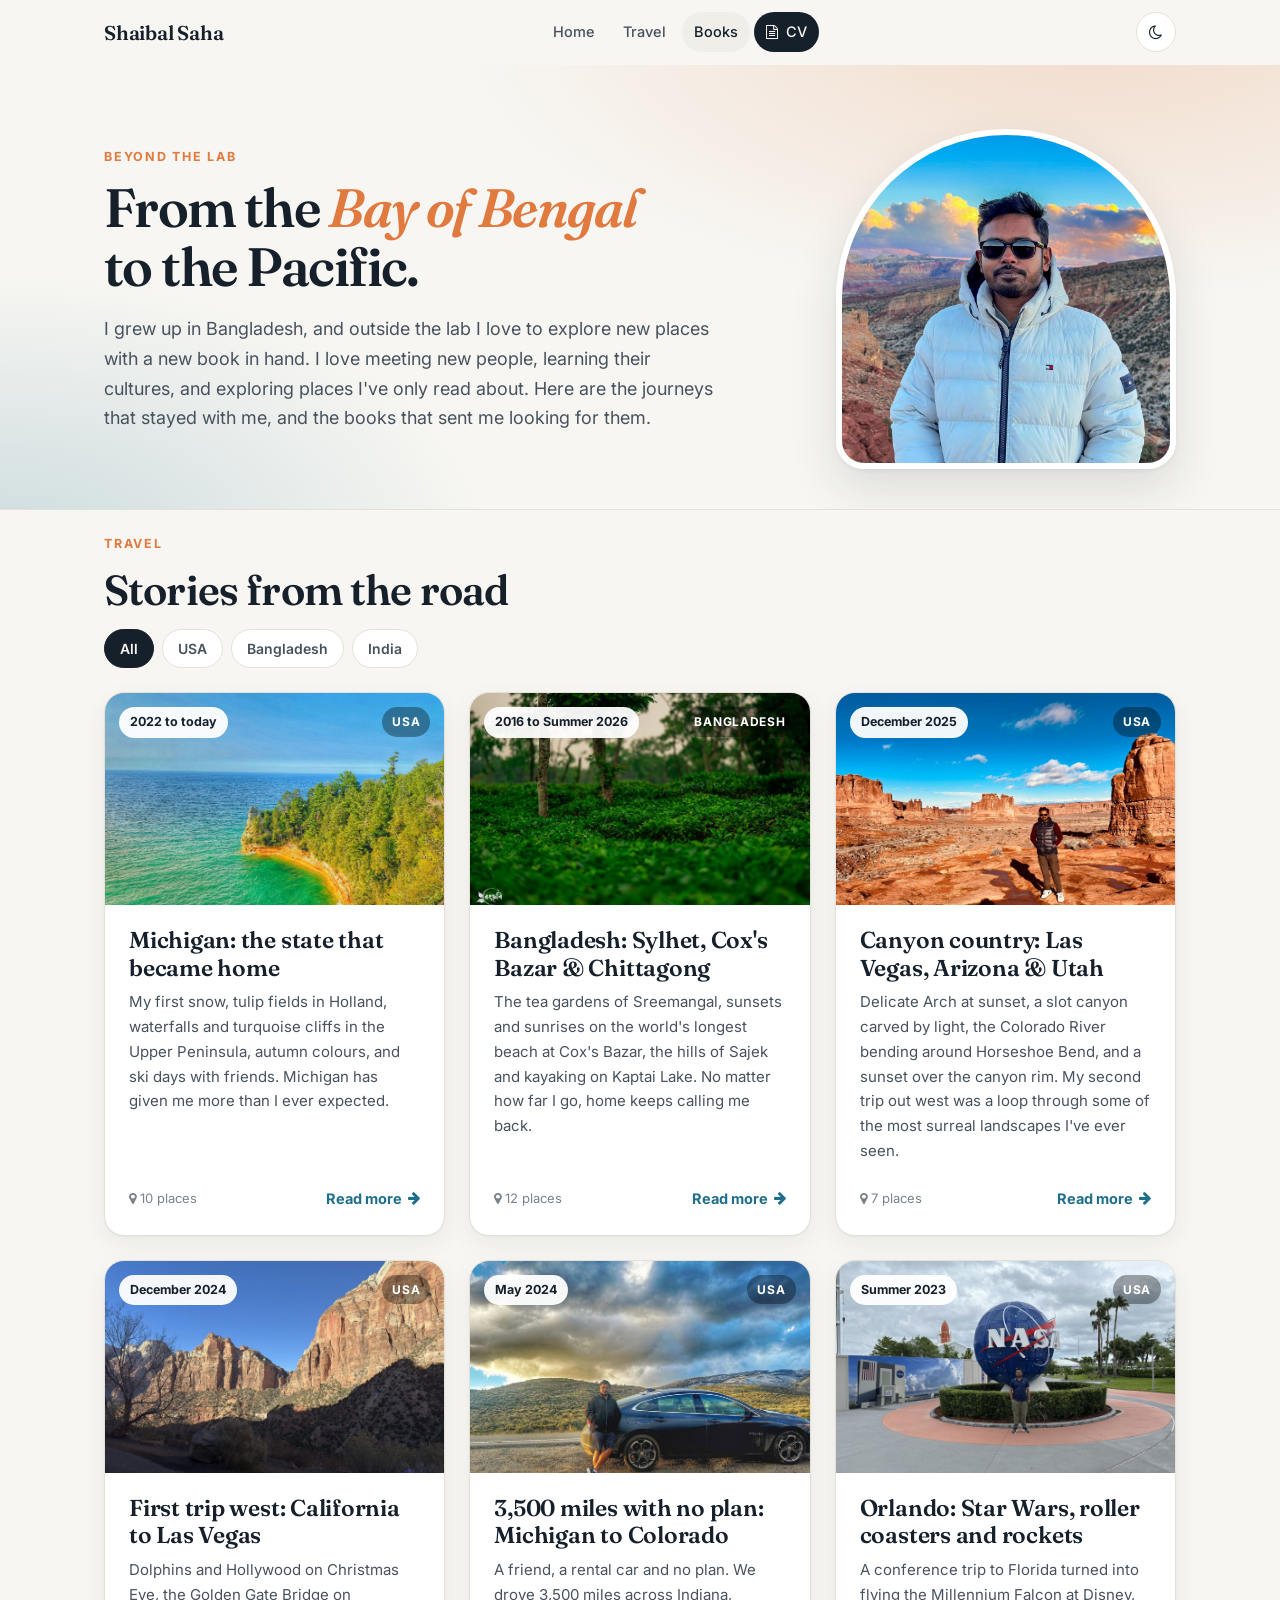
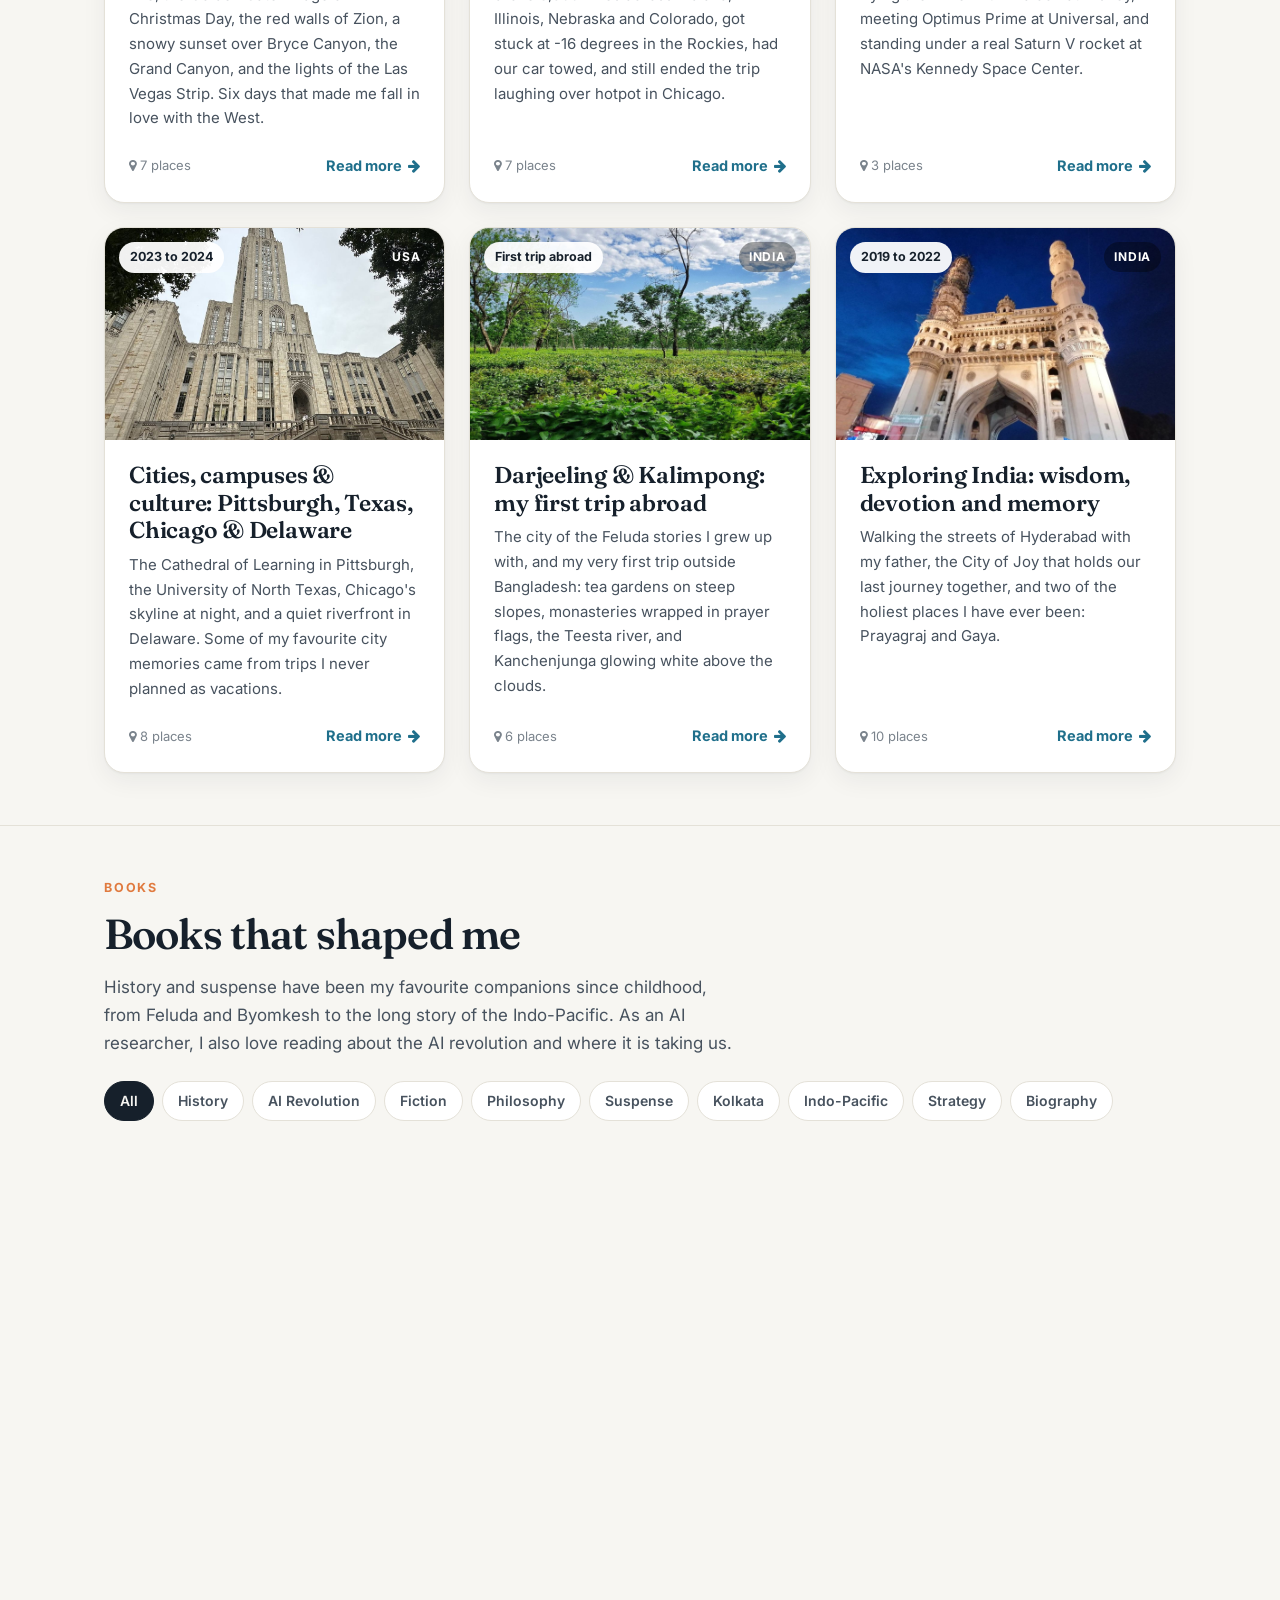
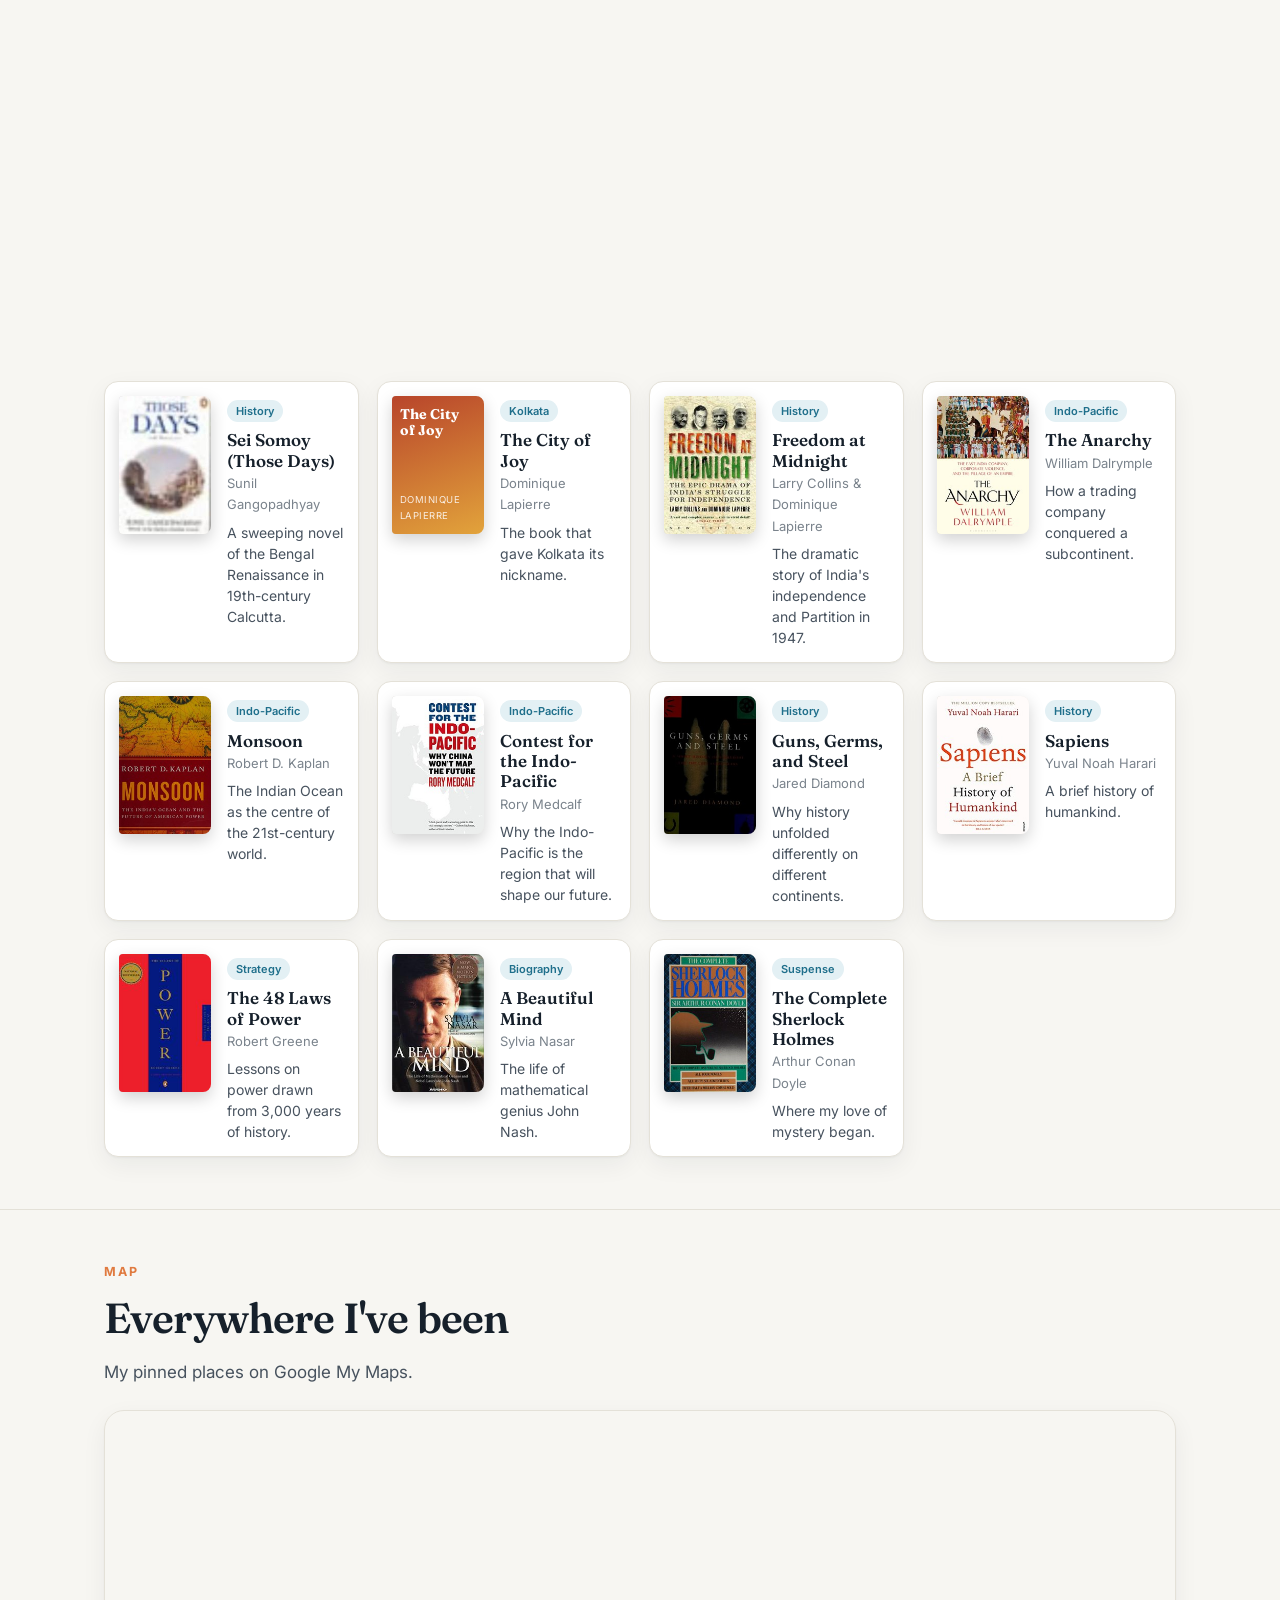
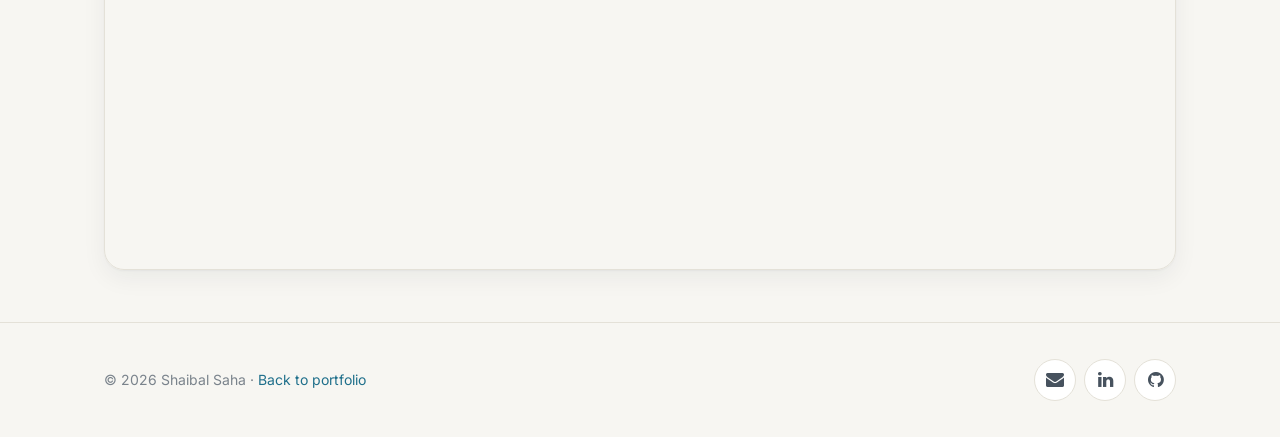
==== beyond-the-lab.html @ 6483da06 "Redesign portfolio and add Beyond the Lab page with travel stories and bookshelf" ====
<!DOCTYPE html>
<html lang="en">
<head>
  <meta charset="utf-8">
  <meta name="viewport" content="width=device-width, initial-scale=1">
  <title>Beyond the Lab | Shaibal Saha</title>
  <meta name="description" content="Stories and photos from Shaibal Saha's travels across the United States, India and Bangladesh.">
  <link rel="icon" href="favicon.ico" type="image/x-icon">
  <link rel="preconnect" href="https://fonts.googleapis.com">
  <link rel="preconnect" href="https://fonts.gstatic.com" crossorigin>
  <link href="https://fonts.googleapis.com/css2?family=Fraunces:ital,opsz,wght@0,9..144,500;0,9..144,600;1,9..144,500&family=Inter:wght@400;500;600;700&display=swap" rel="stylesheet">
  <link rel="stylesheet" href="libs/font-awesome/css/font-awesome.min.css">
  <link rel="stylesheet" href="css/site.css?v=20261118o">
</head>
<body>

<nav class="nav">
  <div class="wrap">
    <a class="brand" href="index.html">Shaibal Saha</a>
    <ul class="nav-links">
      <li><a href="index.html">Home</a></li>
      <li><a href="#trips">Travel</a></li>
      <li><a href="#bookshelf">Books</a></li>
      <li><a class="pill" href="images/Shaibal_Saha_CV.pdf" target="_blank" rel="noopener"><i class="fa fa-file-text-o"></i>&nbsp; CV</a></li>
    </ul>
    <div class="nav-right">
      <button class="theme-toggle" type="button" aria-label="Toggle dark mode"><i class="fa fa-moon-o"></i></button>
      <button class="nav-toggle" type="button" aria-label="Open menu" aria-expanded="false"><i class="fa fa-bars"></i></button>
    </div>
  </div>
</nav>

<!-- ============ JOURNAL (list view) ============ -->
<main class="journal">
  <section class="t-hero">
    <div class="wrap t-hero-grid">
      <div>
        <span class="eyebrow">Beyond the lab</span>
        <h1 class="t-title"><span>From the <em>Bay of Bengal</em></span> <span>to the Pacific.</span></h1>
        <p>I grew up in Bangladesh, and outside the lab I love to explore new places with a new book in hand. I love meeting new people, learning their cultures, and exploring places I've only read about. Here are the journeys that stayed with me, and the books that sent me looking for them.</p>
      </div>
      <figure class="t-hero-photo"><img src="images/travel/me-canyon-sunset.jpg" alt="Shaibal at sunset in Utah's canyon country"></figure>
    </div>
  </section>

  <section id="trips" style="padding-top:24px">
    <div class="wrap">
      <span class="eyebrow">Travel</span>
      <h2 class="section-title">Stories from the road</h2>
      <div class="filters" role="group" aria-label="Filter trips" id="trip-filters"></div>
      <div class="trip-grid" id="trip-grid"></div>
    </div>
  </section>

  <section id="bookshelf">
    <div class="wrap">
      <span class="eyebrow">Books</span>
      <h2 class="section-title">Books that shaped me</h2>
      <p class="section-lede">History and suspense have been my favourite companions since childhood, from Feluda and Byomkesh to the long story of the Indo-Pacific. As an AI researcher, I also love reading about the AI revolution and where it is taking us.</p>
      <div class="filters" role="group" aria-label="Filter books" id="book-filters"></div>
      <div class="shelf" id="shelf"></div>
    </div>
  </section>

  <section id="map">
    <div class="wrap">
      <span class="eyebrow">Map</span>
      <h2 class="section-title">Everywhere I've been</h2>
      <p class="section-lede">My pinned places on Google My Maps.</p>
      <div class="map-embed">
        <iframe src="https://www.google.com/maps/d/embed?mid=1Orq0iP1g1wAKTOh-sKnb68uCDlxqzAQ&ehbc=2E312F" title="Map of places Shaibal has visited" loading="lazy"></iframe>
      </div>
    </div>
  </section>
</main>

<!-- ============ STORY (read-more view) ============ -->
<article class="story" id="story" aria-live="polite"></article>

<footer>
  <div class="wrap">
    <span>&copy; <span id="year">2026</span> Shaibal Saha · <a href="index.html">Back to portfolio</a></span>
    <div class="socials">
      <a href="mailto:shaibalsaha@oakland.edu" aria-label="Email"><i class="fa fa-envelope"></i></a>
      <a href="https://www.linkedin.com/in/shaibal-saha/" target="_blank" rel="noopener" aria-label="LinkedIn"><i class="fa fa-linkedin"></i></a>
      <a href="https://github.com/shaibal13" target="_blank" rel="noopener" aria-label="GitHub"><i class="fa fa-github"></i></a>
    </div>
  </div>
</footer>

<script src="js/site.js?v=20261118o"></script>
<script src="js/travel-data.js?v=20261118o"></script>
<script src="js/books-data.js?v=20261118o"></script>
<script>
(function () {
  var trips = window.TRIPS || [];
  var grid = document.getElementById('trip-grid');
  var story = document.getElementById('story');
  var filterBox = document.getElementById('trip-filters');

  function esc(s) {
    return String(s).replace(/[&<>"']/g, function (c) {
      return { '&': '&amp;', '<': '&lt;', '>': '&gt;', '"': '&quot;', "'": '&#39;' }[c];
    });
  }
  function mapsLink(name) {
    return 'https://www.google.com/maps/search/?api=1&query=' + encodeURIComponent(name);
  }
  // Real photo if given, otherwise a coloured placeholder labelled with the place.
  function media(trip, photo, label) {
    if (photo && photo.src) {
      return '<img src="' + esc(photo.src) + '" alt="' + esc(photo.caption || label) + '" loading="lazy">';
    }
    return '<div class="ph" style="--g1:' + trip.colors[0] + ';--g2:' + trip.colors[1] + '"><div>' +
      '<i class="fa fa-camera"></i><b>' + esc(label) + '</b><small>Photo coming soon</small></div></div>';
  }

  var countries = {};
  trips.forEach(function (t) { countries[t.region] = 1; });

  // ---- filters ----
  var regions = ['All'].concat(Object.keys(countries));
  filterBox.innerHTML = regions.map(function (r, i) {
    return '<button class="filter' + (i === 0 ? ' active' : '') + '" data-r="' + esc(r) + '">' + esc(r) + '</button>';
  }).join('');
  filterBox.addEventListener('click', function (e) {
    var b = e.target.closest('.filter');
    if (!b) return;
    filterBox.querySelectorAll('.filter').forEach(function (x) { x.classList.remove('active'); });
    b.classList.add('active');
    var r = b.dataset.r;
    grid.querySelectorAll('.trip').forEach(function (c) {
      c.style.display = (r === 'All' || c.dataset.region === r) ? '' : 'none';
    });
  });

  // ---- cards ----
  grid.innerHTML = trips.map(function (t) {
    return '<article class="trip reveal" data-region="' + esc(t.region) + '">' +
      '<a class="trip-cover" href="#' + t.id + '" aria-label="Read ' + esc(t.title) + '">' +
        media(t, t.photos[0], t.places[0].name) +
        '<span class="trip-when">' + esc(t.when) + '</span>' +
        '<span class="trip-region">' + esc(t.region) + '</span>' +
      '</a>' +
      '<div class="trip-body">' +
        '<h3>' + esc(t.title) + '</h3>' +
        '<p>' + esc(t.excerpt) + '</p>' +
        '<div class="trip-meta">' +
          '<small><i class="fa fa-map-marker"></i> ' + t.places.length + ' places</small>' +
          '<a class="read-more" href="#' + t.id + '">Read more <i class="fa fa-arrow-right"></i></a>' +
        '</div>' +
      '</div>' +
    '</article>';
  }).join('');
  if (window.observeReveal) window.observeReveal(grid);

  // ---- story view ----
  function renderStory(t) {
    var idx = trips.indexOf(t);
    var prev = trips[idx - 1], next = trips[idx + 1];

    // Build gallery: real photos after the cover, or one placeholder per place.
    var galleryItems = t.photos.length > 1
      ? t.photos.slice(1).map(function (p) { return { photo: p, label: p.caption || '' }; })
      : (t.photos.length ? [] : t.places.map(function (p) { return { photo: null, label: p.name }; }));
    function galleryHtml(items) {
      var cls = items.length === 1 ? ' one' : (items.length === 2 ? ' two' : '');
      return '<div class="gallery' + cls + '">' + items.map(function (g, i) {
        var wide = items.length > 2 && i === 0 && items.length % 3 !== 0;
        var cap = g.photo && g.photo.caption ? '<figcaption>' + esc(g.photo.caption) + '</figcaption>' : '';
        return '<figure class="' + (wide ? 'wide' : '') + (g.photo ? ' zoomable' : '') + '"' +
          (g.photo ? ' data-src="' + esc(g.photo.src) + '" data-cap="' + esc(g.photo.caption || '') + '"' : '') + '>' +
          media(t, g.photo, g.label) + cap + '</figure>';
      }).join('') + '</div>';
    }
    var hasInline = t.story.some(function (s) { return s && s.photos; });
    var gallery = (!hasInline && galleryItems.length) ? galleryHtml(galleryItems) : '';

    var paras = t.story.map(function (s) {
      if (typeof s === 'string') return '<p>' + esc(s) + '</p>';
      if (s.video) return '<figure class="story-video"><video controls playsinline preload="metadata"' +
        (s.poster ? ' poster="' + esc(s.poster) + '"' : '') + '><source src="' + esc(s.video) + '" type="video/mp4"></video>' +
        (s.caption ? '<figcaption>' + esc(s.caption) + '</figcaption>' : '') + '</figure>';
      if (s.photos) return galleryHtml(s.photos.map(function (p) { return { photo: p, label: p.caption || '' }; }));
      return '<h2>' + (s.sub ? '<small>' + esc(s.sub) + '</small>' : '') + esc(s.h) + '</h2>';
    });
    // Put the gallery after the first paragraph.
    if (gallery) paras.splice(1, 0, gallery);

    story.innerHTML =
      '<header class="story-hero">' +
        media(t, t.photos[0], 'Cover photo').replace(' loading="lazy"', '') +
        '<div class="story-back"><div class="wrap"><a href="#trips"><i class="fa fa-arrow-left"></i> All trips</a></div></div>' +
        '<div class="wrap"><span class="when">' + esc(t.when) + ' · ' + esc(t.region) + '</span><h1>' + esc(t.title) + '</h1></div>' +
      '</header>' +
      '<div class="wrap"><div class="story-layout">' +
        '<div class="story-text">' +
          (t.photos.length ? '' : '<div class="draft-note"><i class="fa fa-pencil"></i><span>Draft story with placeholder photos. Edit the text and add photos in <code>js/travel-data.js</code>.</span></div>') +
          paras.join('') +
          '<nav class="story-nav">' +
            (prev ? '<a href="#' + prev.id + '"><small>&larr; Newer trip</small><b>' + esc(prev.title) + '</b></a>' : '<span></span>') +
            (next ? '<a class="next" href="#' + next.id + '"><small>Older trip &rarr;</small><b>' + esc(next.title) + '</b></a>' : '') +
          '</nav>' +
        '</div>' +
        '<aside class="story-aside"><div class="card places">' +
          '<h3>Places on this trip</h3><ol>' +
          t.places.map(function (p) {
            return '<li><a href="' + mapsLink(p.name) + '" target="_blank" rel="noopener">' + esc(p.name) + '</a><span>' + esc(p.note || '') + '</span></li>';
          }).join('') +
          '</ol></div></aside>' +
      '</div></div>';
  }

  function route() {
    var id = location.hash.slice(1);
    var trip = trips.filter(function (t) { return t.id === id; })[0];
    if (trip) {
      renderStory(trip);
      document.body.classList.add('reading');
      document.title = trip.title + ' | Shaibal Saha';
      window.scrollTo(0, 0);
    } else {
      var wasReading = document.body.classList.contains('reading');
      document.body.classList.remove('reading');
      document.title = 'Beyond the Lab | Shaibal Saha';
      if (wasReading && id) {
        var target = document.getElementById(id);
        if (target) setTimeout(function () { target.scrollIntoView(); }, 0);
      }
    }
  }
  // ---- lightbox: click a story photo to see it large ----
  var box = document.createElement('div');
  box.className = 'lightbox';
  box.innerHTML = '<button type="button" aria-label="Close"><i class="fa fa-times"></i></button><img alt=""><p></p>';
  document.body.appendChild(box);
  function closeBox() { box.classList.remove('open'); }
  box.addEventListener('click', closeBox);
  document.addEventListener('keydown', function (e) { if (e.key === 'Escape') closeBox(); });
  story.addEventListener('click', function (e) {
    var fig = e.target.closest('figure.zoomable');
    if (!fig) return;
    box.querySelector('img').src = fig.dataset.src;
    box.querySelector('img').alt = fig.dataset.cap;
    box.querySelector('p').textContent = fig.dataset.cap;
    box.classList.add('open');
  });

  window.addEventListener('hashchange', route);
  route();
})();
</script>
<script>
(function () {
  var books = window.BOOKS || [];
  var shelf = document.getElementById('shelf'), filt = document.getElementById('book-filters');
  if (!shelf) return;
  function esc(s) { return String(s).replace(/[&<>"']/g, function (c) { return { '&': '&amp;', '<': '&lt;', '>': '&gt;', '"': '&quot;', "'": '&#39;' }[c]; }); }
  var genres = ['All'];
  books.forEach(function (b) { if (genres.indexOf(b.genre) < 0) genres.push(b.genre); });
  filt.innerHTML = genres.map(function (g, i) { return '<button class="filter' + (i ? '' : ' active') + '" data-g="' + esc(g) + '">' + esc(g) + '</button>'; }).join('');
  filt.addEventListener('click', function (e) {
    var b = e.target.closest('.filter'); if (!b) return;
    filt.querySelectorAll('.filter').forEach(function (x) { x.classList.remove('active'); }); b.classList.add('active');
    shelf.querySelectorAll('.shelf-book').forEach(function (el) { el.style.display = (b.dataset.g === 'All' || el.dataset.g === b.dataset.g) ? '' : 'none'; });
  });
  shelf.innerHTML = books.map(function (b) {
    var c = b.colors || ['#1f6f8b', '#e07a3f'];
    var cover = b.cover
      ? '<img src="' + esc(b.cover) + '" alt="Cover of ' + esc(b.title) + '" loading="lazy">'
      : '<div class="shelf-art" style="--b1:' + c[0] + ';--b2:' + c[1] + '"><b>' + esc(b.title) + '</b><span>' + esc(b.author) + '</span></div>';
    return '<article class="shelf-book reveal" data-g="' + esc(b.genre) + '"><div class="shelf-cover">' + cover + '</div>' +
      '<div class="shelf-meta"><span class="chip">' + esc(b.genre) + '</span><h3>' + esc(b.title) + '</h3><div class="by">' + esc(b.author) + '</div><p>' + esc(b.note) + '</p></div></article>';
  }).join('');
  if (window.observeReveal) window.observeReveal(shelf);
})();
</script>
</body>
</html>
---- css/site.css ----
/* ==========================================================
   Shaibal Saha — portfolio + travel journal
   Shared stylesheet for index.html and beyond-the-lab.html
   ========================================================== */

:root {
  --bg: #f7f6f2;
  --surface: #ffffff;
  --surface-2: #f0eee8;
  --ink: #16202b;
  --ink-2: #47525e;
  --ink-3: #7a838c;
  --line: #e4e1d8;
  --accent: #1f6f8b;        /* deep lake teal */
  --accent-2: #e07a3f;      /* canyon orange */
  --accent-soft: #e3f0f4;
  --warm-soft: #fbeee4;
  --radius: 16px;
  --radius-sm: 10px;
  --shadow: 0 1px 2px rgba(22, 32, 43, .04), 0 8px 24px rgba(22, 32, 43, .06);
  --shadow-lg: 0 2px 4px rgba(22, 32, 43, .05), 0 20px 48px rgba(22, 32, 43, .12);
  --max: 1120px;
  --font-sans: "Inter", system-ui, -apple-system, "Segoe UI", Roboto, sans-serif;
  --font-serif: "Fraunces", Georgia, "Times New Roman", serif;
}

@media (prefers-color-scheme: dark) {
  :root:not([data-theme="light"]) {
    --bg: #11161c;
    --surface: #182029;
    --surface-2: #1e2833;
    --ink: #eef1f4;
    --ink-2: #b7c0c9;
    --ink-3: #87919b;
    --line: #2a3541;
    --accent: #5cb3cf;
    --accent-2: #f0965f;
    --accent-soft: #1b3440;
    --warm-soft: #3a2a20;
    --shadow: 0 1px 2px rgba(0, 0, 0, .3), 0 8px 24px rgba(0, 0, 0, .25);
    --shadow-lg: 0 2px 4px rgba(0, 0, 0, .3), 0 20px 48px rgba(0, 0, 0, .45);
  }
}
:root[data-theme="dark"] {
  --bg: #11161c;
  --surface: #182029;
  --surface-2: #1e2833;
  --ink: #eef1f4;
  --ink-2: #b7c0c9;
  --ink-3: #87919b;
  --line: #2a3541;
  --accent: #5cb3cf;
  --accent-2: #f0965f;
  --accent-soft: #1b3440;
  --warm-soft: #3a2a20;
  --shadow: 0 1px 2px rgba(0, 0, 0, .3), 0 8px 24px rgba(0, 0, 0, .25);
  --shadow-lg: 0 2px 4px rgba(0, 0, 0, .3), 0 20px 48px rgba(0, 0, 0, .45);
}

*, *::before, *::after { box-sizing: border-box; }
html { scroll-behavior: smooth; scroll-padding-top: 80px; }
body {
  margin: 0;
  background: var(--bg);
  color: var(--ink);
  font-family: var(--font-sans);
  font-size: 16px;
  line-height: 1.65;
  -webkit-font-smoothing: antialiased;
  overflow-x: hidden;
}
img { max-width: 100%; display: block; }
a { color: var(--accent); text-decoration: none; }
a:hover { text-decoration: underline; text-underline-offset: 3px; }
h1, h2, h3, h4 { line-height: 1.2; margin: 0; color: var(--ink); }
p { margin: 0 0 1em; }
.wrap { width: 100%; max-width: var(--max); margin: 0 auto; padding: 0 24px; }
@media (max-width: 600px) { .wrap { padding: 0 16px; } }

/* ---------- Nav ---------- */
.nav {
  position: sticky; top: 0; z-index: 50;
  background: color-mix(in srgb, var(--bg) 82%, transparent);
  backdrop-filter: saturate(160%) blur(14px);
  -webkit-backdrop-filter: saturate(160%) blur(14px);
  border-bottom: 1px solid transparent;
  transition: border-color .2s;
}
.nav.scrolled { border-bottom-color: var(--line); }
.nav .wrap { display: flex; align-items: center; justify-content: space-between; height: 64px; gap: 16px; }
.brand { font-family: var(--font-serif); font-weight: 600; font-size: 20px; color: var(--ink); letter-spacing: -.01em; white-space: nowrap; }
.brand:hover { text-decoration: none; }
.brand span { color: var(--accent-2); }
.nav-links { display: flex; align-items: center; gap: 4px; list-style: none; margin: 0; padding: 0; }
.nav-links a {
  display: block; padding: 8px 12px; border-radius: 999px;
  color: var(--ink-2); font-size: 14.5px; font-weight: 500;
}
.nav-links a:hover, .nav-links a.active { color: var(--ink); background: var(--surface-2); text-decoration: none; }
.nav-links a.pill { background: var(--ink); color: var(--bg); }
.nav-links a.pill:hover { background: var(--accent); color: #fff; }
.nav-toggle, .theme-toggle {
  border: 1px solid var(--line); background: var(--surface); color: var(--ink);
  width: 40px; height: 40px; border-radius: 999px; cursor: pointer; font-size: 16px;
  display: inline-grid; place-items: center;
}
.nav-toggle { display: none; }
.nav-right { display: flex; align-items: center; gap: 8px; }
@media (max-width: 900px) {
  .nav-toggle { display: inline-grid; }
  .nav-links {
    position: fixed; inset: 64px 0 auto 0; flex-direction: column; align-items: stretch;
    background: var(--bg); border-bottom: 1px solid var(--line); padding: 12px 16px 20px;
    display: none; gap: 2px;
  }
  .nav-links.open { display: flex; }
  .nav-links a { padding: 12px 14px; font-size: 16px; border-radius: 10px; }
}

/* ---------- Buttons / chips ---------- */
.btn {
  display: inline-flex; align-items: center; gap: 8px;
  padding: 11px 20px; border-radius: 999px; font-weight: 600; font-size: 15px;
  border: 1px solid transparent; cursor: pointer; transition: transform .15s, background .15s, color .15s;
}
.btn:hover { text-decoration: none; transform: translateY(-1px); }
.btn-primary { background: var(--accent); color: #fff; }
.btn-primary:hover { background: var(--ink); color: var(--bg); }
.btn-ghost { border-color: var(--line); color: var(--ink); background: var(--surface); }
.btn-ghost:hover { border-color: var(--ink-3); }
.btn-warm { background: var(--accent-2); color: #fff; }
.btn-warm:hover { background: var(--ink); color: var(--bg); }
.chip {
  display: inline-block; padding: 4px 11px; border-radius: 999px;
  background: var(--accent-soft); color: var(--accent); font-size: 12.5px; font-weight: 600;
}
.chip.warm { background: var(--warm-soft); color: var(--accent-2); }
.chips { display: flex; flex-wrap: wrap; gap: 6px; }

/* ---------- Sections ---------- */
section { padding: 52px 0; }
section + section { border-top: 1px solid var(--line); }
@media (max-width: 600px) { section { padding: 40px 0; } }
.eyebrow {
  font-size: 12.5px; font-weight: 700; letter-spacing: .14em; text-transform: uppercase;
  color: var(--accent-2); margin-bottom: 10px; display: block;
}
.section-title { font-family: var(--font-serif); font-size: clamp(30px, 4vw, 42px); font-weight: 600; letter-spacing: -.02em; margin-bottom: 14px; }
.section-lede { color: var(--ink-2); max-width: 640px; font-size: 17px; margin-bottom: 24px; }
.card {
  background: var(--surface); border: 1px solid var(--line); border-radius: var(--radius);
  box-shadow: var(--shadow); padding: 28px;
}
@media (max-width: 600px) { .card { padding: 20px; } }

/* ---------- Hero (home) ---------- */
.hero { padding: 56px 0 52px; border-top: 0; }
.hero-grid { display: grid; grid-template-columns: 1.35fr 1fr; gap: 56px; align-items: center; }
.hero h1 { font-family: var(--font-serif); font-size: clamp(42px, 6vw, 68px); font-weight: 600; letter-spacing: -.03em; margin-bottom: 12px; }
.hero .role { font-size: 19px; color: var(--ink-2); margin-bottom: 24px; }
.hero .role b { color: var(--ink); font-weight: 600; }
.hero p.lead { font-size: 17.5px; color: var(--ink-2); max-width: 580px; }
.hero-actions { display: flex; flex-wrap: wrap; gap: 10px; margin: 28px 0 24px; }
.socials { display: flex; gap: 8px; }
.socials a {
  width: 42px; height: 42px; border-radius: 999px; display: grid; place-items: center;
  border: 1px solid var(--line); color: var(--ink-2); background: var(--surface); font-size: 18px;
}
.socials a:hover { color: #fff; background: var(--accent); border-color: var(--accent); text-decoration: none; }
.hero-photo { position: relative; justify-self: center; width: 100%; max-width: 380px; }
.hero-photo img { width: 100%; aspect-ratio: 4/5; object-fit: cover; border-radius: 28px; box-shadow: var(--shadow-lg); position: relative; z-index: 1; }
.hero-photo::before {
  content: ""; position: absolute; inset: 18px -18px -18px 18px; border-radius: 28px;
  background: linear-gradient(135deg, var(--accent) 0%, var(--accent-2) 100%); opacity: .9;
}
.hero-badge {
  position: absolute; z-index: 2; left: -28px; bottom: 32px; background: var(--surface);
  border: 1px solid var(--line); border-radius: 14px; padding: 12px 16px; box-shadow: var(--shadow-lg);
  font-size: 13.5px; line-height: 1.35; max-width: 220px;
}
.hero-badge b { display: block; font-size: 15px; }
.stats { display: grid; grid-template-columns: repeat(4, 1fr); gap: 12px; margin-top: 56px; }
.stat { background: var(--surface); border: 1px solid var(--line); border-radius: 14px; padding: 18px; }
.stat b { display: block; font-family: var(--font-serif); font-size: 30px; font-weight: 600; color: var(--accent); line-height: 1.1; }
.stat span { font-size: 13.5px; color: var(--ink-2); }
@media (max-width: 900px) {
  .hero-grid { grid-template-columns: 1fr; gap: 48px; }
  .hero-photo { max-width: 240px; order: -1; }
  .hero-badge { left: -12px; }
  .stats { grid-template-columns: repeat(2, 1fr); }
}

/* ---------- Opportunity banner ---------- */
.banner {
  display: flex; gap: 16px; align-items: center; padding: 18px 22px; border-radius: var(--radius);
  background: var(--accent-soft); color: var(--ink); border: 1px solid color-mix(in srgb, var(--accent) 25%, transparent);
}
.banner i { font-size: 22px; color: var(--accent); }
.banner p { margin: 0; }
@media (max-width: 600px) { .banner { flex-direction: column; align-items: flex-start; } }

/* ---------- About / interests ---------- */
.about-grid { display: grid; grid-template-columns: 1.4fr 1fr; gap: 32px; }
.about-grid p { color: var(--ink-2); font-size: 17px; }
.interest-list { list-style: none; padding: 0; margin: 0; display: grid; gap: 10px; }
.interest-list li { display: flex; gap: 12px; align-items: center; padding: 12px 14px; border-radius: 12px; background: var(--surface-2); font-weight: 500; }
.interest-list i { color: var(--accent); width: 20px; text-align: center; }
@media (max-width: 900px) { .about-grid { grid-template-columns: 1fr; } }

/* ---------- News timeline ---------- */
.news { list-style: none; padding: 0; margin: 0; position: relative; }
.news li { display: grid; grid-template-columns: 130px 1fr; gap: 20px; padding: 14px 0; border-bottom: 1px dashed var(--line); }
.news li:last-child { border-bottom: 0; }
.news time { font-weight: 700; color: var(--accent); font-size: 14px; padding-top: 2px; }
.news .hidden-item { display: none; }
.news.expanded .hidden-item { display: grid; }
@media (max-width: 600px) { .news li { grid-template-columns: 1fr; gap: 2px; } }

/* ---------- Publications ---------- */
.filters { display: flex; flex-wrap: wrap; gap: 8px; margin-bottom: 24px; }
.filter {
  border: 1px solid var(--line); background: var(--surface); color: var(--ink-2);
  padding: 7px 15px; border-radius: 999px; font: inherit; font-size: 14px; font-weight: 600; cursor: pointer;
}
.filter:hover { color: var(--ink); border-color: var(--ink-3); }
.filter.active { background: var(--ink); color: var(--bg); border-color: var(--ink); }
.pubs { display: grid; gap: 14px; }
.pub { display: grid; grid-template-columns: 80px 1fr; gap: 20px; padding: 22px 24px; }
.pub .year { font-family: var(--font-serif); font-size: 26px; font-weight: 600; color: var(--ink-3); line-height: 1; }
.pub .type { display: block; margin-top: 8px; font-size: 11.5px; font-weight: 700; letter-spacing: .08em; text-transform: uppercase; color: var(--accent-2); }
.pub h3 { font-size: 18px; font-weight: 650; margin-bottom: 6px; line-height: 1.35; }
.pub .authors { color: var(--ink-2); font-size: 15px; margin-bottom: 4px; }
.pub .authors b { color: var(--ink); }
.pub .venue { color: var(--ink-3); font-style: italic; font-size: 14.5px; margin-bottom: 10px; }
.pub .links { display: flex; gap: 8px; flex-wrap: wrap; }
.pub .links a { font-size: 13.5px; font-weight: 600; padding: 4px 12px; border-radius: 999px; border: 1px solid var(--line); }
.pub .links a:hover { background: var(--accent); color: #fff; border-color: var(--accent); text-decoration: none; }
.pub.highlight { border-color: color-mix(in srgb, var(--accent-2) 45%, var(--line)); }
@media (max-width: 600px) { .pub { grid-template-columns: 1fr; gap: 6px; } .pub .type { display: inline; margin-left: 8px; } }

/* ---------- Motto ---------- */
.motto {
  margin: 8px 0 36px; padding: 18px 24px; border-left: 4px solid var(--accent-2);
  background: var(--surface); border-radius: 0 var(--radius-sm) var(--radius-sm) 0;
  font-family: var(--font-serif); font-size: clamp(20px, 2.4vw, 26px); font-style: italic; color: var(--ink); line-height: 1.4;
}
.motto span { display: block; font-family: var(--font-sans); font-style: normal; font-size: 12px; font-weight: 700; letter-spacing: .12em; text-transform: uppercase; color: var(--ink-3); margin-bottom: 6px; }

/* ---------- Publication list (academic style) ---------- */
.pub-legend { display: flex; flex-wrap: wrap; align-items: center; gap: 6px 10px; font-size: 13.5px; color: var(--ink-3); margin-bottom: 8px; }
.pub-year { font-family: var(--font-serif); font-size: 22px; font-weight: 600; color: var(--ink-3); margin: 28px 0 6px; padding-bottom: 6px; border-bottom: 1px solid var(--line); }
.pub-list { list-style: none; margin: 0; padding: 0; }
.pub-list li { display: grid; grid-template-columns: 28px 1fr; gap: 12px; padding: 12px 0; font-size: 15.5px; line-height: 1.6; color: var(--ink-2); }
.pub-list li + li { border-top: 1px dashed var(--line); }
.pub-list b { color: var(--ink); }
.pub-list .pub-title { color: var(--ink); font-weight: 600; }
.pub-list a { font-weight: 600; font-size: 14px; white-space: nowrap; }
.tag {
  display: inline-grid; place-items: center; width: 24px; height: 24px; border-radius: 6px;
  background: var(--accent-soft); color: var(--accent); font-size: 12px; font-weight: 700; margin-top: 2px;
}
.tag.j { background: var(--warm-soft); color: var(--accent-2); }
.tag.b { background: var(--surface-2); color: var(--ink); }
.hl { display: inline-block; font-size: 12px; font-weight: 700; color: var(--accent-2); background: var(--warm-soft); padding: 1px 8px; border-radius: 999px; margin-right: 4px; }

/* ---------- Book ---------- */
.book { display: grid; grid-template-columns: 220px 1fr; gap: 36px; align-items: start; }
.book img { border-radius: 8px; box-shadow: var(--shadow-lg); }
.book h3 { font-family: var(--font-serif); font-size: 28px; font-weight: 600; margin-bottom: 12px; }
.book dl { display: grid; grid-template-columns: max-content 1fr; gap: 6px 16px; margin: 0 0 16px; font-size: 15px; }
.book dt { color: var(--ink-3); font-weight: 600; }
.book dd { margin: 0; }
.book p { color: var(--ink-2); }
@media (max-width: 700px) { .book { grid-template-columns: 1fr; } .book img { max-width: 180px; } }

/* ---------- Experience ---------- */
.timeline { position: relative; display: grid; gap: 20px; }
.job { display: grid; grid-template-columns: 1fr auto; gap: 8px 24px; }
.job h3 { font-size: 20px; font-weight: 700; }
.job .org { color: var(--ink-2); font-size: 15px; }
.job .when { text-align: right; font-size: 14px; color: var(--ink-3); font-weight: 600; white-space: nowrap; }
.job .body { grid-column: 1 / -1; margin-top: 10px; }
.job ul { margin: 10px 0 0; padding-left: 20px; color: var(--ink-2); }
.job li { margin: 6px 0; }
.job li b { color: var(--ink); }
.job .chips { margin-top: 10px; }
.course-grid { display: grid; grid-template-columns: repeat(auto-fill, minmax(240px, 1fr)); gap: 10px; margin-top: 14px; }
.course { background: var(--surface-2); border-radius: 12px; padding: 12px 14px; }
.course b { display: block; font-size: 14.5px; }
.course span { font-size: 13px; color: var(--ink-3); }
.mentees { display: grid; grid-template-columns: repeat(3, 1fr); gap: 10px; margin-top: 12px; }
.mentee { border-left: 3px solid var(--accent); padding: 4px 12px; font-size: 14.5px; }
.mentee span { display: block; color: var(--ink-3); font-size: 13.5px; }
@media (max-width: 700px) {
  .job { grid-template-columns: 1fr; }
  .job .when { text-align: left; }
  .mentees { grid-template-columns: 1fr; }
}

/* ---------- Education ---------- */
.edu-grid { display: grid; grid-template-columns: repeat(3, 1fr); gap: 16px; }
.edu .when { font-size: 13.5px; color: var(--accent-2); font-weight: 700; }
.edu h3 { font-size: 18px; margin: 6px 0 4px; }
.edu p { color: var(--ink-2); font-size: 15px; margin: 0; }
@media (max-width: 900px) { .edu-grid { grid-template-columns: 1fr; } }

/* ---------- Skills ---------- */
.skills-grid { display: grid; grid-template-columns: repeat(2, 1fr); gap: 16px; }
.skill-group h3 { font-size: 15px; font-weight: 700; margin-bottom: 10px; display: flex; gap: 8px; align-items: center; }
.skill-group h3 i { color: var(--accent); }
.skill-group .chips .chip { background: var(--surface-2); color: var(--ink); font-weight: 500; font-size: 13.5px; }
@media (max-width: 700px) { .skills-grid { grid-template-columns: 1fr; } }

/* ---------- Honors ---------- */
.honors-grid { display: grid; grid-template-columns: repeat(2, 1fr); gap: 16px; }
.honors-grid h3 { font-size: 17px; font-weight: 700; margin-bottom: 12px; display: flex; gap: 10px; align-items: center; }
.honors-grid h3 i { color: var(--accent-2); }
.honors-grid ul { margin: 0; padding: 0; list-style: none; }
.honors-grid li { padding: 9px 0; border-bottom: 1px solid var(--line); font-size: 15px; color: var(--ink-2); }
.honors-grid li:last-child { border-bottom: 0; }
.honors-grid li b { color: var(--ink); }
@media (max-width: 800px) { .honors-grid { grid-template-columns: 1fr; } }

/* ---------- Travel teaser (home) ---------- */
.teaser {
  position: relative; overflow: hidden; border-radius: 24px; padding: 56px;
  background: linear-gradient(120deg, #173b4d 0%, #1f6f8b 45%, #e07a3f 120%); color: #fff;
  display: grid; grid-template-columns: 1.2fr 1fr; gap: 40px; align-items: center;
}
.teaser h2 { color: #fff; font-family: var(--font-serif); font-size: clamp(30px, 4vw, 44px); font-weight: 600; margin-bottom: 14px; }
.teaser p { color: rgba(255,255,255,.86); font-size: 17px; }
.teaser .eyebrow { color: #ffd2b3; }
.teaser .btn { background: #fff; color: #173b4d; }
.teaser .btn:hover { background: #ffd2b3; }
.teaser-stops { display: grid; grid-template-columns: 1fr 1fr; gap: 10px; }
.teaser-stops a {
  background: rgba(255,255,255,.12); border: 1px solid rgba(255,255,255,.2); border-radius: 14px;
  padding: 14px 16px; color: #fff; transition: background .15s;
}
.teaser-stops a:hover { background: rgba(255,255,255,.22); text-decoration: none; }
.teaser-stops b { display: block; font-size: 15px; }
.teaser-stops span { font-size: 12.5px; opacity: .8; }
@media (max-width: 900px) { .teaser { grid-template-columns: 1fr; padding: 32px 24px; } }

/* ---------- Footer ---------- */
footer { border-top: 1px solid var(--line); padding: 36px 0; color: var(--ink-3); font-size: 14px; }
footer .wrap { display: flex; justify-content: space-between; align-items: center; gap: 16px; flex-wrap: wrap; }

/* ==========================================================
   Travel page
   ========================================================== */
.t-hero { position: relative; padding: 64px 0 40px; border-top: 0; overflow: hidden; }
.t-hero::before {
  content: ""; position: absolute; inset: 0; z-index: -1;
  background:
    radial-gradient(900px 400px at 85% -10%, color-mix(in srgb, var(--accent-2) 22%, transparent), transparent 70%),
    radial-gradient(700px 400px at 0% 110%, color-mix(in srgb, var(--accent) 20%, transparent), transparent 70%);
}
.t-hero h1 { font-family: var(--font-serif); font-size: clamp(44px, 7vw, 80px); font-weight: 600; letter-spacing: -.03em; max-width: 820px; margin-bottom: 18px; }
.t-hero h1 em { font-style: italic; color: var(--accent-2); }
.t-hero p { font-size: 18px; color: var(--ink-2); max-width: 620px; }
.t-stats { display: flex; gap: 36px; flex-wrap: wrap; margin-top: 36px; }
.t-stats div b { display: block; font-family: var(--font-serif); font-size: 36px; font-weight: 600; line-height: 1; color: var(--ink); }
.t-stats div span { font-size: 13.5px; color: var(--ink-3); }

.trip-grid { display: grid; grid-template-columns: repeat(auto-fill, minmax(320px, 1fr)); gap: 24px; }
@media (max-width: 400px) { .trip-grid { grid-template-columns: 1fr; } }
.trip {
  background: var(--surface); border: 1px solid var(--line); border-radius: 20px; overflow: hidden;
  box-shadow: var(--shadow); display: flex; flex-direction: column; transition: transform .2s, box-shadow .2s;
}
.trip:hover { transform: translateY(-4px); box-shadow: var(--shadow-lg); }
.trip-cover { position: relative; aspect-ratio: 16/10; overflow: hidden; background: var(--surface-2); }
.trip-cover .ph, .trip-cover img { position: absolute; inset: 0; width: 100%; height: 100%; object-fit: cover; }
.trip-when {
  position: absolute; left: 14px; top: 14px; z-index: 2; background: rgba(255,255,255,.94); color: #16202b;
  font-size: 12.5px; font-weight: 700; padding: 5px 11px; border-radius: 999px;
}
.trip-region {
  position: absolute; right: 14px; top: 14px; z-index: 2; font-size: 12px; font-weight: 700; letter-spacing: .06em;
  text-transform: uppercase; color: #fff; background: rgba(0,0,0,.35); padding: 5px 10px; border-radius: 999px;
}
.trip-body { padding: 22px 24px 24px; display: flex; flex-direction: column; flex: 1; }
.trip-body h3 { font-family: var(--font-serif); font-size: 23px; font-weight: 600; margin-bottom: 8px; letter-spacing: -.01em; }
.trip-body p { color: var(--ink-2); font-size: 15px; flex: 1; }
.trip-meta { display: flex; align-items: center; justify-content: space-between; gap: 12px; margin-top: 8px; }
.trip-meta small { color: var(--ink-3); font-size: 13px; }
.read-more { font-weight: 700; font-size: 14.5px; display: inline-flex; gap: 6px; align-items: center; background: none; border: 0; color: var(--accent); cursor: pointer; padding: 0; font-family: inherit; }
.read-more:hover { text-decoration: underline; text-underline-offset: 3px; }

/* Photo placeholder — shown until real photos are dropped into images/travel/ */
.ph {
  display: grid; place-items: center; text-align: center; color: rgba(255,255,255,.95);
  background: linear-gradient(135deg, var(--g1, #1f6f8b), var(--g2, #e07a3f));
  padding: 12px;
}
.ph > div { display: grid; gap: 4px; justify-items: center; }
.ph i { font-size: 26px; opacity: .85; }
.ph b { font-family: var(--font-serif); font-size: 18px; font-weight: 600; text-shadow: 0 1px 8px rgba(0,0,0,.2); }
.ph small { font-size: 11.5px; letter-spacing: .06em; text-transform: uppercase; opacity: .85; }

/* Story view */
.story { display: none; }
body.reading .story { display: block; }
body.reading .journal { display: none; }
.story-hero { position: relative; height: min(62vh, 560px); min-height: 340px; overflow: hidden; background: var(--surface-2); }
.story-hero > img, .story-hero > .ph { position: absolute; inset: 0; width: 100%; height: 100%; object-fit: cover; }
.story-hero::after { content: ""; position: absolute; inset: 0; background: linear-gradient(180deg, rgba(0,0,0,.05) 30%, rgba(0,0,0,.65) 100%); }
.story-hero .wrap { position: absolute; left: 0; right: 0; bottom: 40px; z-index: 2; color: #fff; }
.story-hero h1 { color: #fff; font-family: var(--font-serif); font-size: clamp(36px, 6vw, 64px); font-weight: 600; letter-spacing: -.02em; max-width: 860px; }
.story-hero .when { display: inline-block; background: rgba(255,255,255,.94); color: #16202b; font-weight: 700; font-size: 13px; padding: 5px 12px; border-radius: 999px; margin-bottom: 16px; }
.story-back { position: absolute; top: 20px; left: 0; right: 0; z-index: 3; }
.story-back a { background: rgba(255,255,255,.94); color: #16202b; padding: 8px 16px; border-radius: 999px; font-weight: 600; font-size: 14px; display: inline-flex; gap: 8px; align-items: center; box-shadow: var(--shadow); }
.story-back a:hover { text-decoration: none; background: #fff; }
.story-layout { display: grid; grid-template-columns: minmax(0, 1fr) 300px; gap: 56px; padding: 56px 0 80px; }
.story-text { font-size: 18px; line-height: 1.8; color: var(--ink); max-width: 700px; }
.story-text p:first-of-type::first-letter { font-family: var(--font-serif); float: left; font-size: 64px; line-height: .9; padding: 6px 10px 0 0; color: var(--accent-2); font-weight: 600; }
.story-text h2 { font-family: var(--font-serif); font-size: 26px; font-weight: 600; margin: 40px 0 12px; }
.story-text h2 small { display: block; font-family: var(--font-sans); font-size: 12.5px; font-weight: 700; letter-spacing: .12em; text-transform: uppercase; color: var(--accent-2); margin-bottom: 4px; }
.draft-note { font-size: 14px; background: var(--warm-soft); color: var(--ink-2); border-radius: 12px; padding: 12px 16px; margin-bottom: 28px; display: flex; gap: 10px; }
.draft-note i { color: var(--accent-2); padding-top: 3px; }
.story-aside { position: sticky; top: 88px; align-self: start; }
.places h3 { font-size: 13px; font-weight: 700; letter-spacing: .12em; text-transform: uppercase; color: var(--ink-3); margin-bottom: 14px; }
.places ol { list-style: none; margin: 0; padding: 0; counter-reset: stop; position: relative; }
.places ol::before { content: ""; position: absolute; left: 13px; top: 10px; bottom: 10px; width: 2px; background: var(--line); }
.places li { counter-increment: stop; position: relative; padding: 6px 0 14px 42px; }
.places li::before {
  content: counter(stop); position: absolute; left: 0; top: 4px; width: 28px; height: 28px; border-radius: 999px;
  background: var(--accent); color: #fff; font-size: 12.5px; font-weight: 700; display: grid; place-items: center;
  box-shadow: 0 0 0 4px var(--bg);
}
.places li a { color: var(--ink); font-weight: 600; }
.places li span { display: block; font-size: 13.5px; color: var(--ink-3); line-height: 1.4; }
.gallery { display: grid; grid-template-columns: repeat(3, 1fr); gap: 10px; margin: 32px 0; }
.gallery figure { margin: 0; position: relative; aspect-ratio: 4/3; border-radius: 12px; overflow: hidden; background: var(--surface-2); }
.gallery figure img, .gallery figure .ph { position: absolute; inset: 0; width: 100%; height: 100%; object-fit: cover; }
.gallery figure.wide { grid-column: span 2; aspect-ratio: auto; }
.gallery .ph b { font-size: 15px; }
.gallery.two { grid-template-columns: repeat(2, 1fr); }
.gallery.one { grid-template-columns: 1fr; }
.gallery.one figure { aspect-ratio: 16/9; }
.gallery.two figure { aspect-ratio: 4/5; }
.gallery figure.zoomable { cursor: zoom-in; }
.gallery figure img { transition: transform .4s ease; }
.gallery figure.zoomable:hover img { transform: scale(1.04); }
.gallery figcaption {
  position: absolute; left: 0; right: 0; bottom: 0; z-index: 2; padding: 22px 12px 9px;
  font-size: 13px; line-height: 1.35; color: #fff; background: linear-gradient(transparent, rgba(0,0,0,.6));
}
.lightbox {
  position: fixed; inset: 0; z-index: 200; background: rgba(8, 12, 16, .92); display: none;
  flex-direction: column; align-items: center; justify-content: center; padding: 24px; cursor: zoom-out;
}
.lightbox.open { display: flex; }
.lightbox img { max-width: 100%; max-height: 82vh; border-radius: 10px; object-fit: contain; }
.lightbox p { color: #e9edf1; margin: 14px 0 0; font-size: 15px; text-align: center; }
.lightbox button { position: absolute; top: 16px; right: 16px; width: 44px; height: 44px; border-radius: 999px; border: 0; background: rgba(255,255,255,.15); color: #fff; font-size: 18px; cursor: pointer; }
.story-nav { display: flex; justify-content: space-between; gap: 16px; border-top: 1px solid var(--line); padding-top: 28px; margin-top: 40px; }
.story-nav a { display: block; max-width: 48%; }
.story-nav small { display: block; color: var(--ink-3); font-size: 12.5px; text-transform: uppercase; letter-spacing: .08em; font-weight: 700; }
.story-nav b { font-family: var(--font-serif); font-weight: 600; font-size: 18px; color: var(--ink); }
.story-nav .next { text-align: right; margin-left: auto; }
@media (max-width: 900px) {
  .story-layout { grid-template-columns: 1fr; gap: 32px; }
  .story-aside { position: static; order: -1; }
  .gallery { grid-template-columns: repeat(2, 1fr); }
  .story-text { font-size: 17px; }
}
.map-embed { border-radius: 20px; overflow: hidden; border: 1px solid var(--line); box-shadow: var(--shadow); height: 460px; }
.map-embed iframe { width: 100%; height: 100%; border: 0; }

/* ---------- Tablet (portrait & landscape) ---------- */
@media (min-width: 601px) and (max-width: 1024px) {
  .wrap { padding: 0 32px; }
  .hero-grid { grid-template-columns: 1.5fr 1fr; gap: 36px; }
  .hero-photo { max-width: 280px; order: 0; }
  .about-grid { grid-template-columns: 1fr; }
  .honors-grid { grid-template-columns: 1fr 1fr; }
  .edu-grid { grid-template-columns: repeat(3, 1fr); }
  .teaser { grid-template-columns: 1fr; padding: 40px 32px; }
}
@media (min-width: 601px) and (max-width: 760px) {
  .hero-grid { grid-template-columns: 1fr; }
  .hero-photo { order: -1; max-width: 240px; justify-self: start; }
  .honors-grid, .edu-grid { grid-template-columns: 1fr; }
}
@media (max-width: 600px) {
  .hero { padding: 32px 0 40px; }
  .hero-photo { justify-self: start; max-width: 200px; }
  .pub-list li { font-size: 15px; grid-template-columns: 24px 1fr; gap: 10px; }
  .motto { padding: 14px 18px; }
}

.reveal { opacity: 0; transform: translateY(14px); transition: opacity .6s ease, transform .6s ease; }
.reveal.in { opacity: 1; transform: none; }
@media (prefers-reduced-motion: reduce) { .reveal { opacity: 1; transform: none; transition: none; } html { scroll-behavior: auto; } }

/* Story video */
.story-video { margin: 28px 0; }
.story-video video { width: 100%; display: block; border-radius: 12px; background: #000; aspect-ratio: 16/9; }
.story-video figcaption { font-size: 13.5px; color: var(--ink-3); margin-top: 8px; text-align: center; }

/* Bookshelf */
.shelf { display: grid; grid-template-columns: repeat(auto-fill, minmax(250px, 1fr)); gap: 18px; }
.shelf-book { display: grid; grid-template-columns: 92px 1fr; gap: 16px; align-items: start; background: var(--surface); border: 1px solid var(--line); border-radius: 14px; padding: 14px; box-shadow: var(--shadow); }
.shelf-cover { aspect-ratio: 2/3; border-radius: 4px 8px 8px 4px; overflow: hidden; box-shadow: 0 6px 16px rgba(0,0,0,.18), inset 3px 0 0 rgba(0,0,0,.12); background: var(--surface-2); }
.shelf-cover img { width: 100%; height: 100%; object-fit: cover; }
.shelf-art { width: 100%; height: 100%; padding: 10px 8px; display: flex; flex-direction: column; justify-content: space-between; color: #fff; background: linear-gradient(160deg, var(--b1), var(--b2)); }
.shelf-art b { font-family: var(--font-serif); font-size: 14px; line-height: 1.15; }
.shelf-art span { font-size: 9.5px; opacity: .85; text-transform: uppercase; letter-spacing: .06em; }
.shelf-meta h3 { font-family: var(--font-serif); font-size: 17px; font-weight: 600; margin: 8px 0 2px; }
.shelf-meta .by { font-size: 13px; color: var(--ink-3); margin-bottom: 6px; }
.shelf-meta p { font-size: 14px; color: var(--ink-2); margin: 0; line-height: 1.5; }
.shelf-meta .chip { font-size: 11px; padding: 2px 9px; }

.teaser-label { font-size: 12.5px; font-weight: 700; letter-spacing: .1em; text-transform: uppercase; color: #ffd2b3; margin-bottom: 10px; display: flex; gap: 8px; align-items: center; }
.teaser-books { display: grid; grid-template-columns: repeat(5, 1fr); gap: 10px; }
.teaser-books img { width: 100%; aspect-ratio: 2/3; object-fit: cover; border-radius: 3px 6px 6px 3px; box-shadow: 0 6px 14px rgba(0,0,0,.3); transition: transform .2s; }
.teaser-books:hover img { transform: translateY(-3px); }

.t-hero-grid { display: grid; grid-template-columns: 1.5fr 1fr; gap: 48px; align-items: center; }
.t-hero-photo { margin: 0; justify-self: end; width: 100%; max-width: 340px; }
.t-hero-photo img { width: 100%; aspect-ratio: 1; object-fit: cover; border-radius: 50% 50% 28px 28px; box-shadow: var(--shadow-lg); border: 6px solid var(--surface); }
@media (max-width: 800px) { .t-hero-grid { grid-template-columns: 1fr; gap: 28px; } .t-hero-photo { order: -1; justify-self: start; max-width: 200px; } }

.t-hero h1.t-title { font-size: clamp(30px, 4.4vw, 54px); line-height: 1.1; }
.t-hero h1.t-title span { display: block; }
@media (min-width: 601px) { .t-hero h1.t-title span { white-space: nowrap; } }

/* Recognition: two balanced cards */
.honors-grid { align-items: stretch; }
.honors-grid h3.sub { margin-top: 22px; padding-top: 18px; border-top: 1px solid var(--line); }
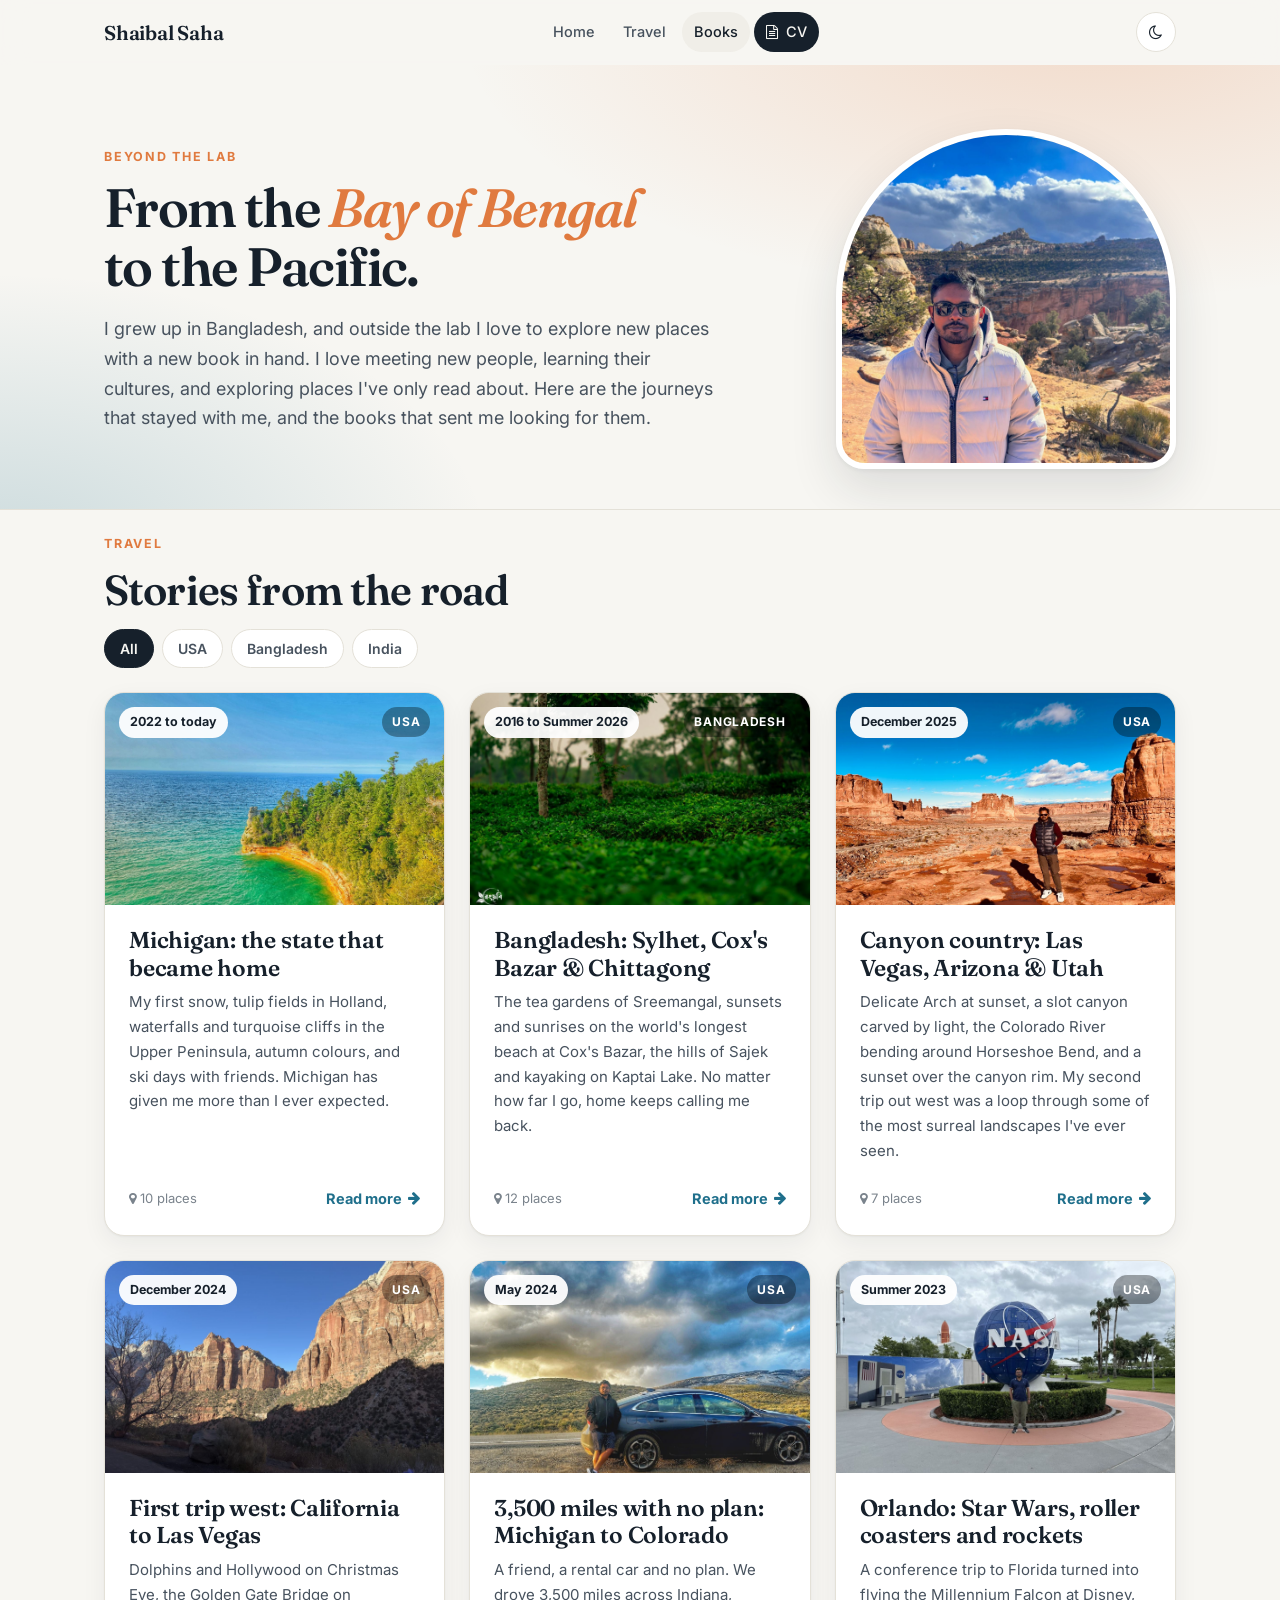
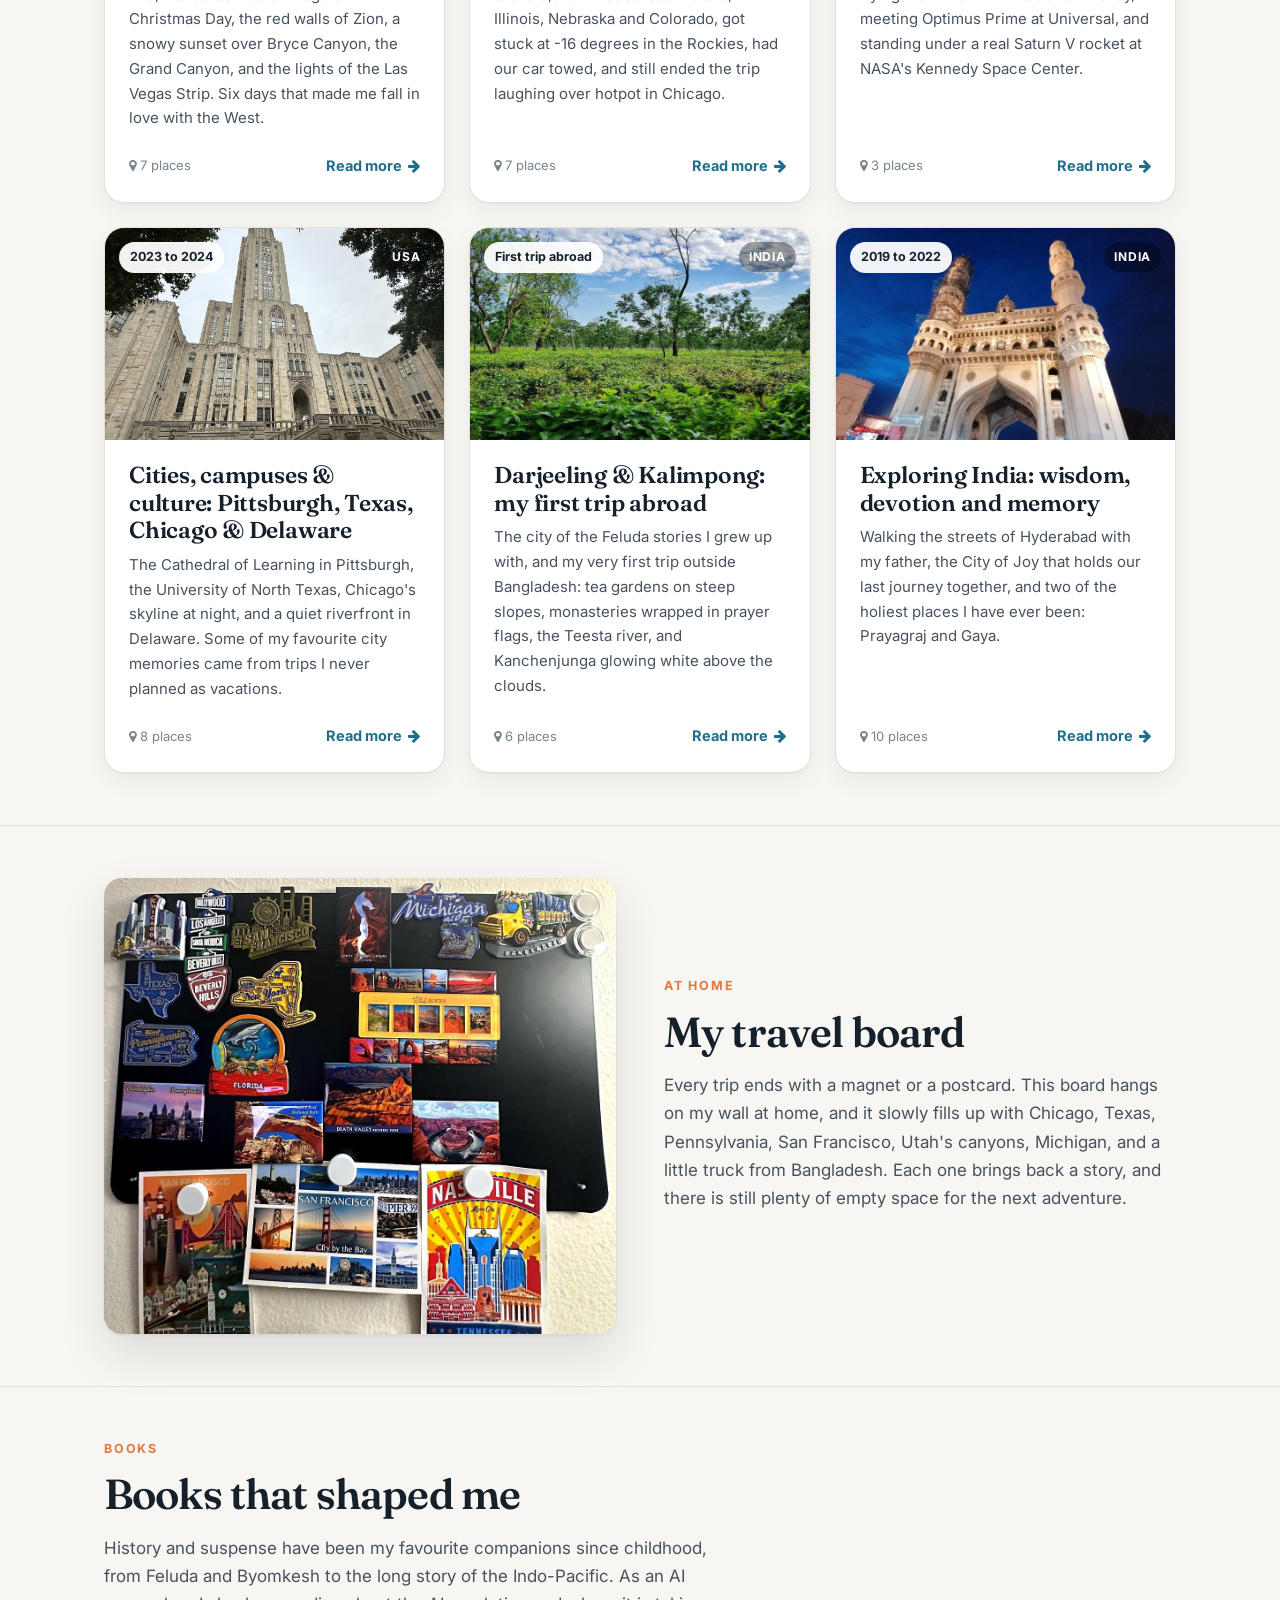
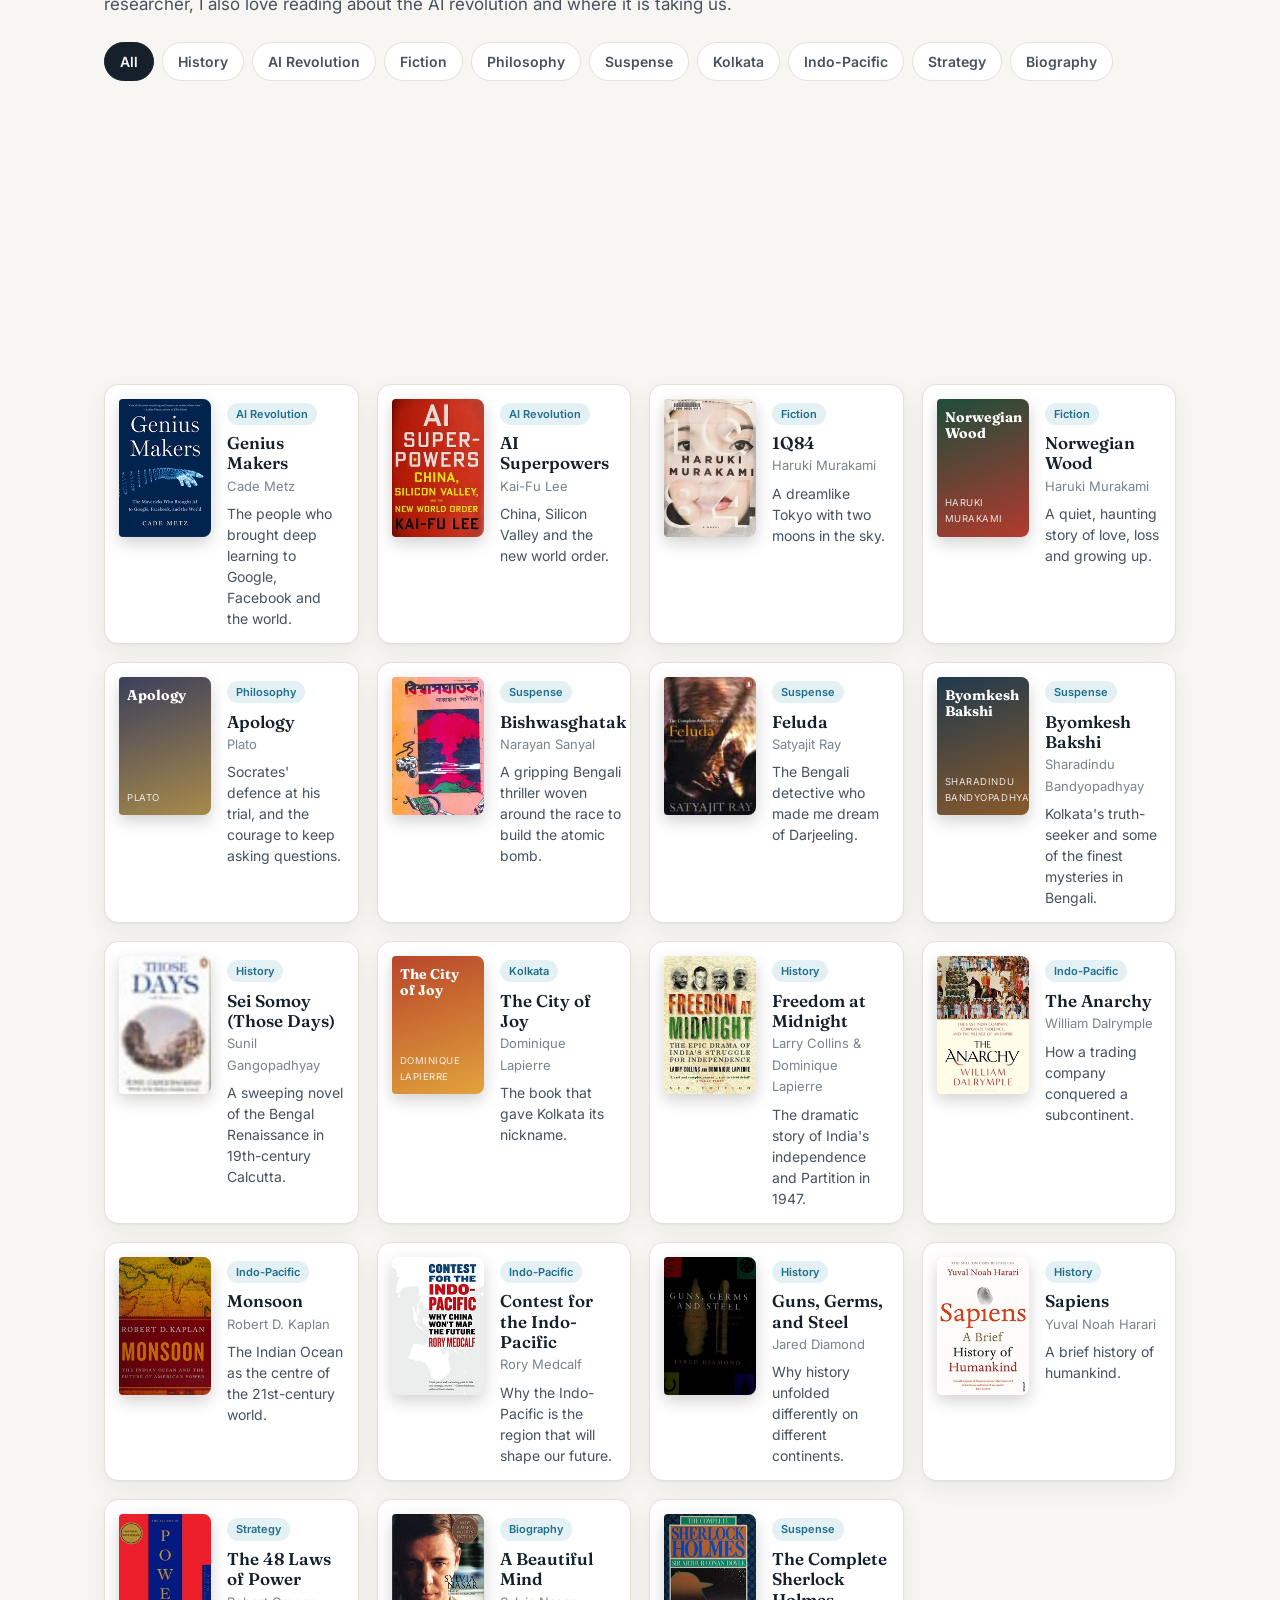
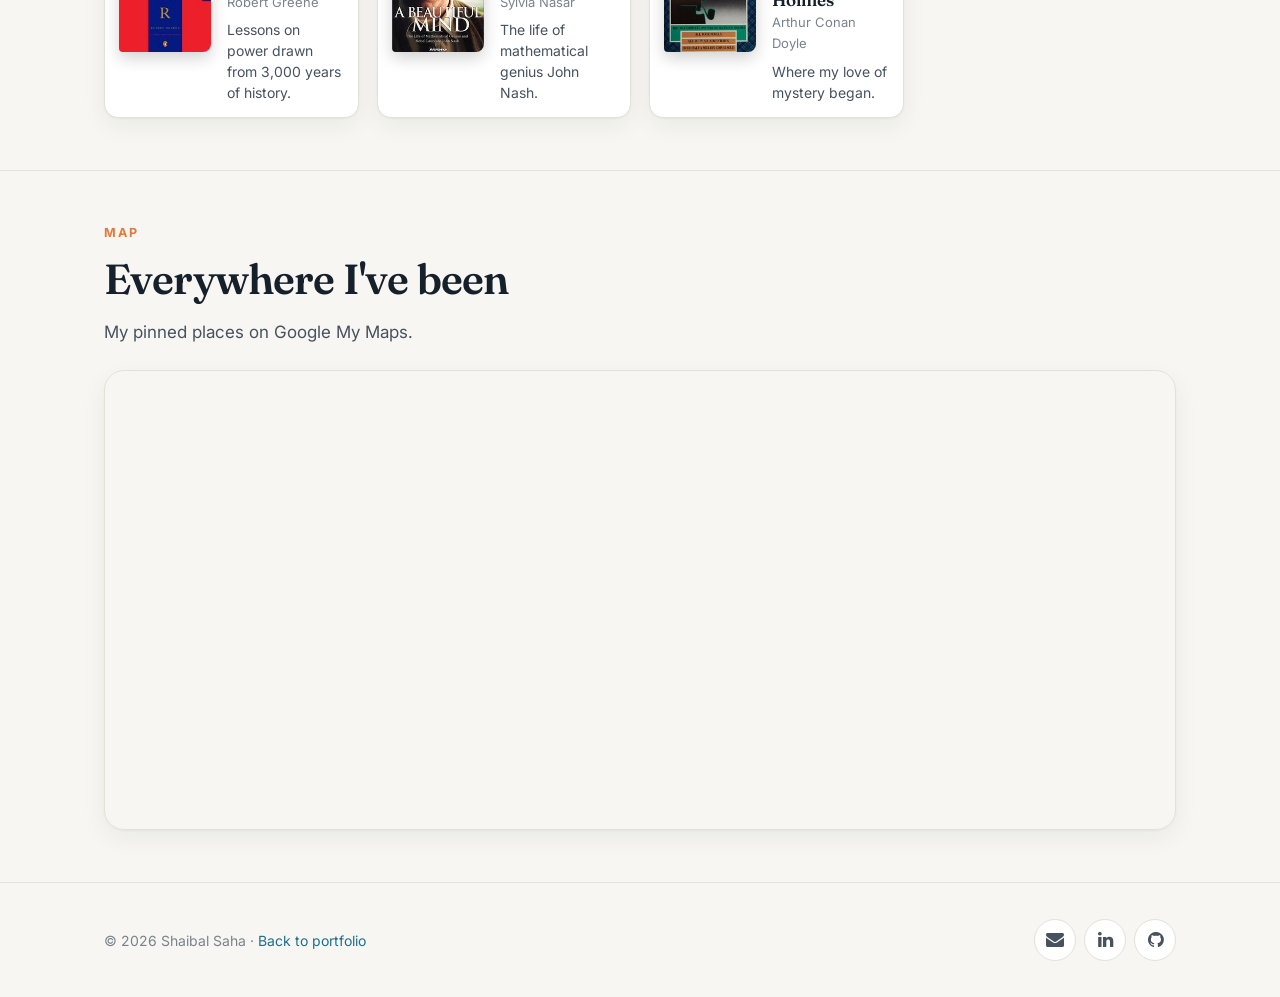
==== commit f0ba6f8c: "update" ====
--- a/beyond-the-lab.html
+++ b/beyond-the-lab.html
@@ -10,7 +10,7 @@
   <link rel="preconnect" href="https://fonts.gstatic.com" crossorigin>
   <link href="https://fonts.googleapis.com/css2?family=Fraunces:ital,opsz,wght@0,9..144,500;0,9..144,600;1,9..144,500&family=Inter:wght@400;500;600;700&display=swap" rel="stylesheet">
   <link rel="stylesheet" href="libs/font-awesome/css/font-awesome.min.css">
-  <link rel="stylesheet" href="css/site.css?v=20261118o">
+  <link rel="stylesheet" href="css/site.css?v=20261118s">
 </head>
 <body>
 
@@ -39,7 +39,7 @@
         <h1 class="t-title"><span>From the <em>Bay of Bengal</em></span> <span>to the Pacific.</span></h1>
         <p>I grew up in Bangladesh, and outside the lab I love to explore new places with a new book in hand. I love meeting new people, learning their cultures, and exploring places I've only read about. Here are the journeys that stayed with me, and the books that sent me looking for them.</p>
       </div>
-      <figure class="t-hero-photo"><img src="images/travel/me-canyon-sunset.jpg" alt="Shaibal at sunset in Utah's canyon country"></figure>
+      <figure class="t-hero-photo"><img src="images/travel/me-capitol-reef.jpg" alt="Shaibal at Capitol Reef National Park, Utah"></figure>
     </div>
   </section>
 
@@ -49,6 +49,17 @@
       <h2 class="section-title">Stories from the road</h2>
       <div class="filters" role="group" aria-label="Filter trips" id="trip-filters"></div>
       <div class="trip-grid" id="trip-grid"></div>
+    </div>
+  </section>
+
+  <section id="travel-board">
+    <div class="wrap board-grid">
+      <figure class="board-photo reveal"><img src="images/travel/travel-board.jpg?v=2" alt="Shaibal's travel board covered in fridge magnets and postcards" loading="lazy"></figure>
+      <div>
+        <span class="eyebrow">At home</span>
+        <h2 class="section-title">My travel board</h2>
+        <p class="section-lede">Every trip ends with a magnet or a postcard. This board hangs on my wall at home, and it slowly fills up with Chicago, Texas, Pennsylvania, San Francisco, Utah's canyons, Michigan, and a little truck from Bangladesh. Each one brings back a story, and there is still plenty of empty space for the next adventure.</p>
+      </div>
     </div>
   </section>
 
@@ -88,9 +99,9 @@
   </div>
 </footer>
 
-<script src="js/site.js?v=20261118o"></script>
-<script src="js/travel-data.js?v=20261118o"></script>
-<script src="js/books-data.js?v=20261118o"></script>
+<script src="js/site.js?v=20261118s"></script>
+<script src="js/travel-data.js?v=20261118s"></script>
+<script src="js/books-data.js?v=20261118s"></script>
 <script>
 (function () {
   var trips = window.TRIPS || [];
--- a/css/site.css
+++ b/css/site.css
@@ -530,3 +530,9 @@
 /* Recognition: two balanced cards */
 .honors-grid { align-items: stretch; }
 .honors-grid h3.sub { margin-top: 22px; padding-top: 18px; border-top: 1px solid var(--line); }
+
+/* Travel board */
+.board-grid { display: grid; grid-template-columns: 1fr 1fr; gap: 48px; align-items: center; }
+.board-photo { margin: 0; }
+.board-photo img { width: 100%; border-radius: 18px; box-shadow: var(--shadow-lg); }
+@media (max-width: 800px) { .board-grid { grid-template-columns: 1fr; gap: 24px; } }
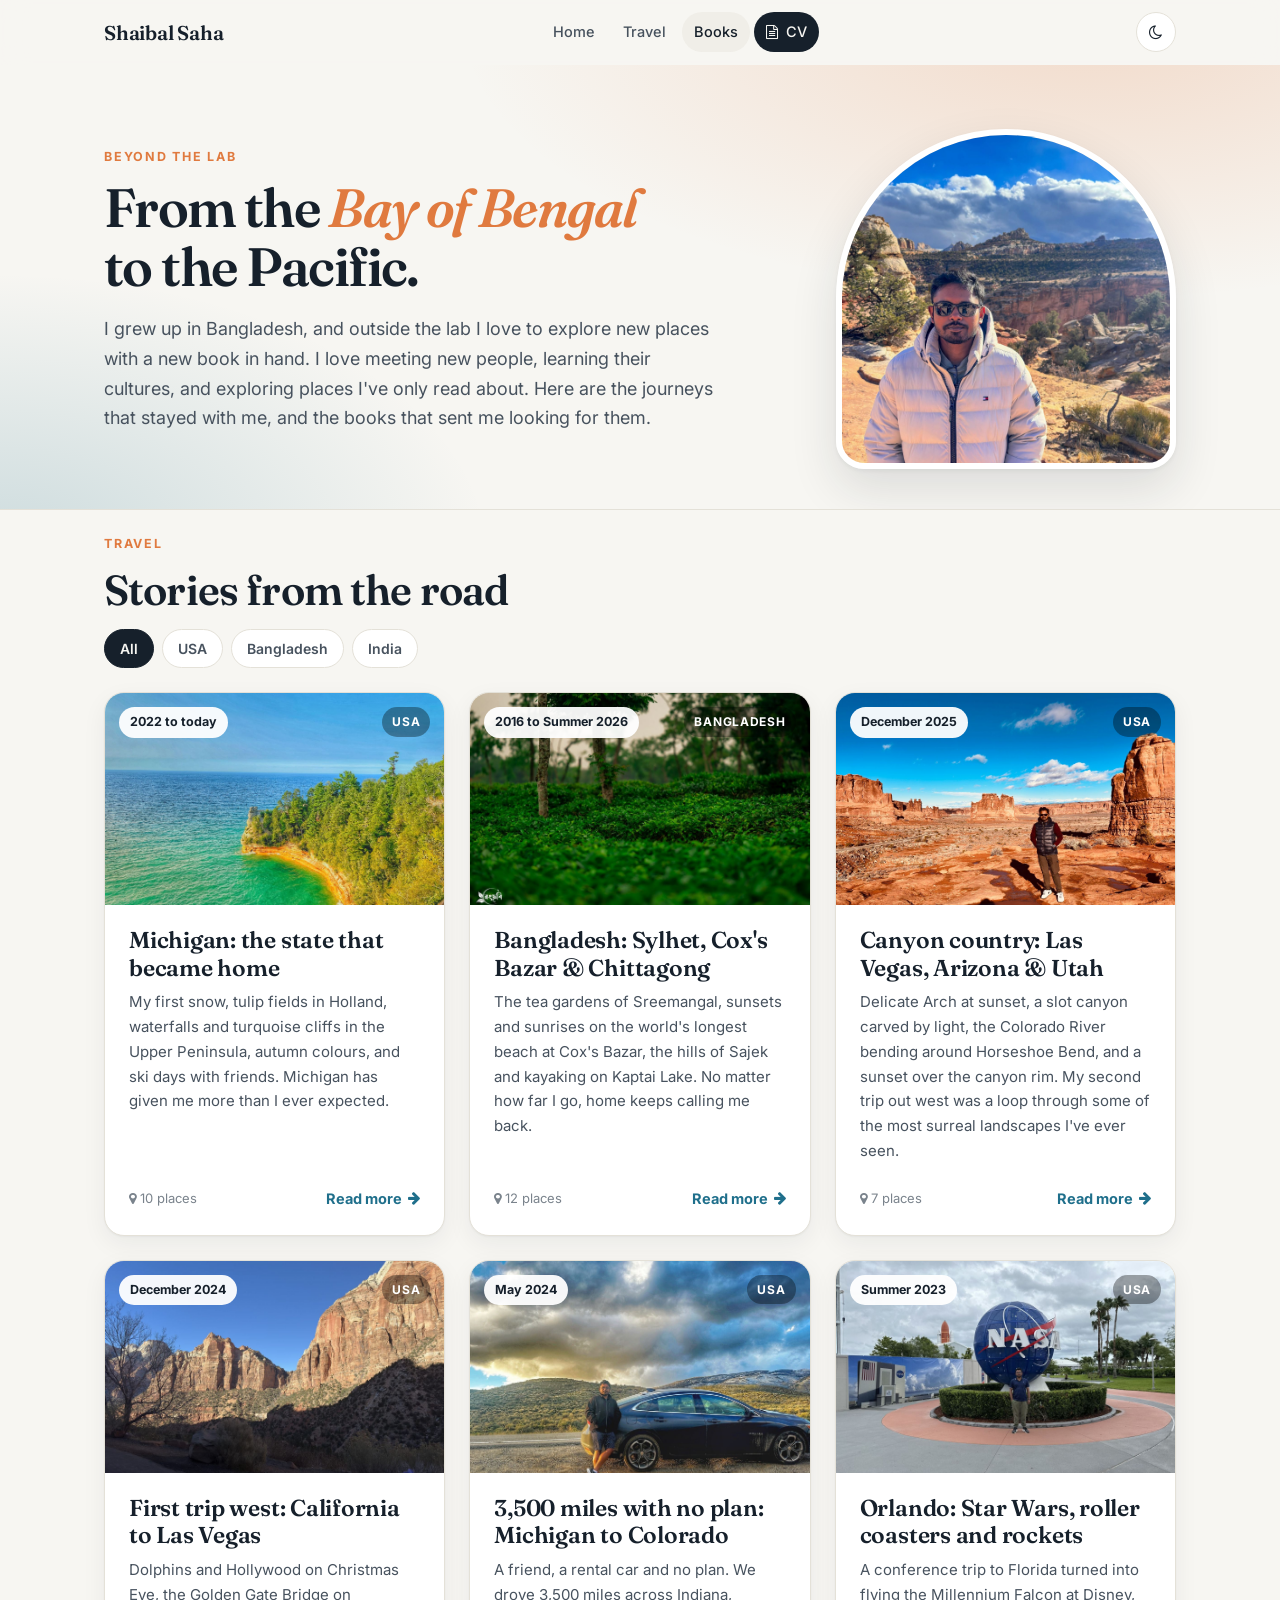
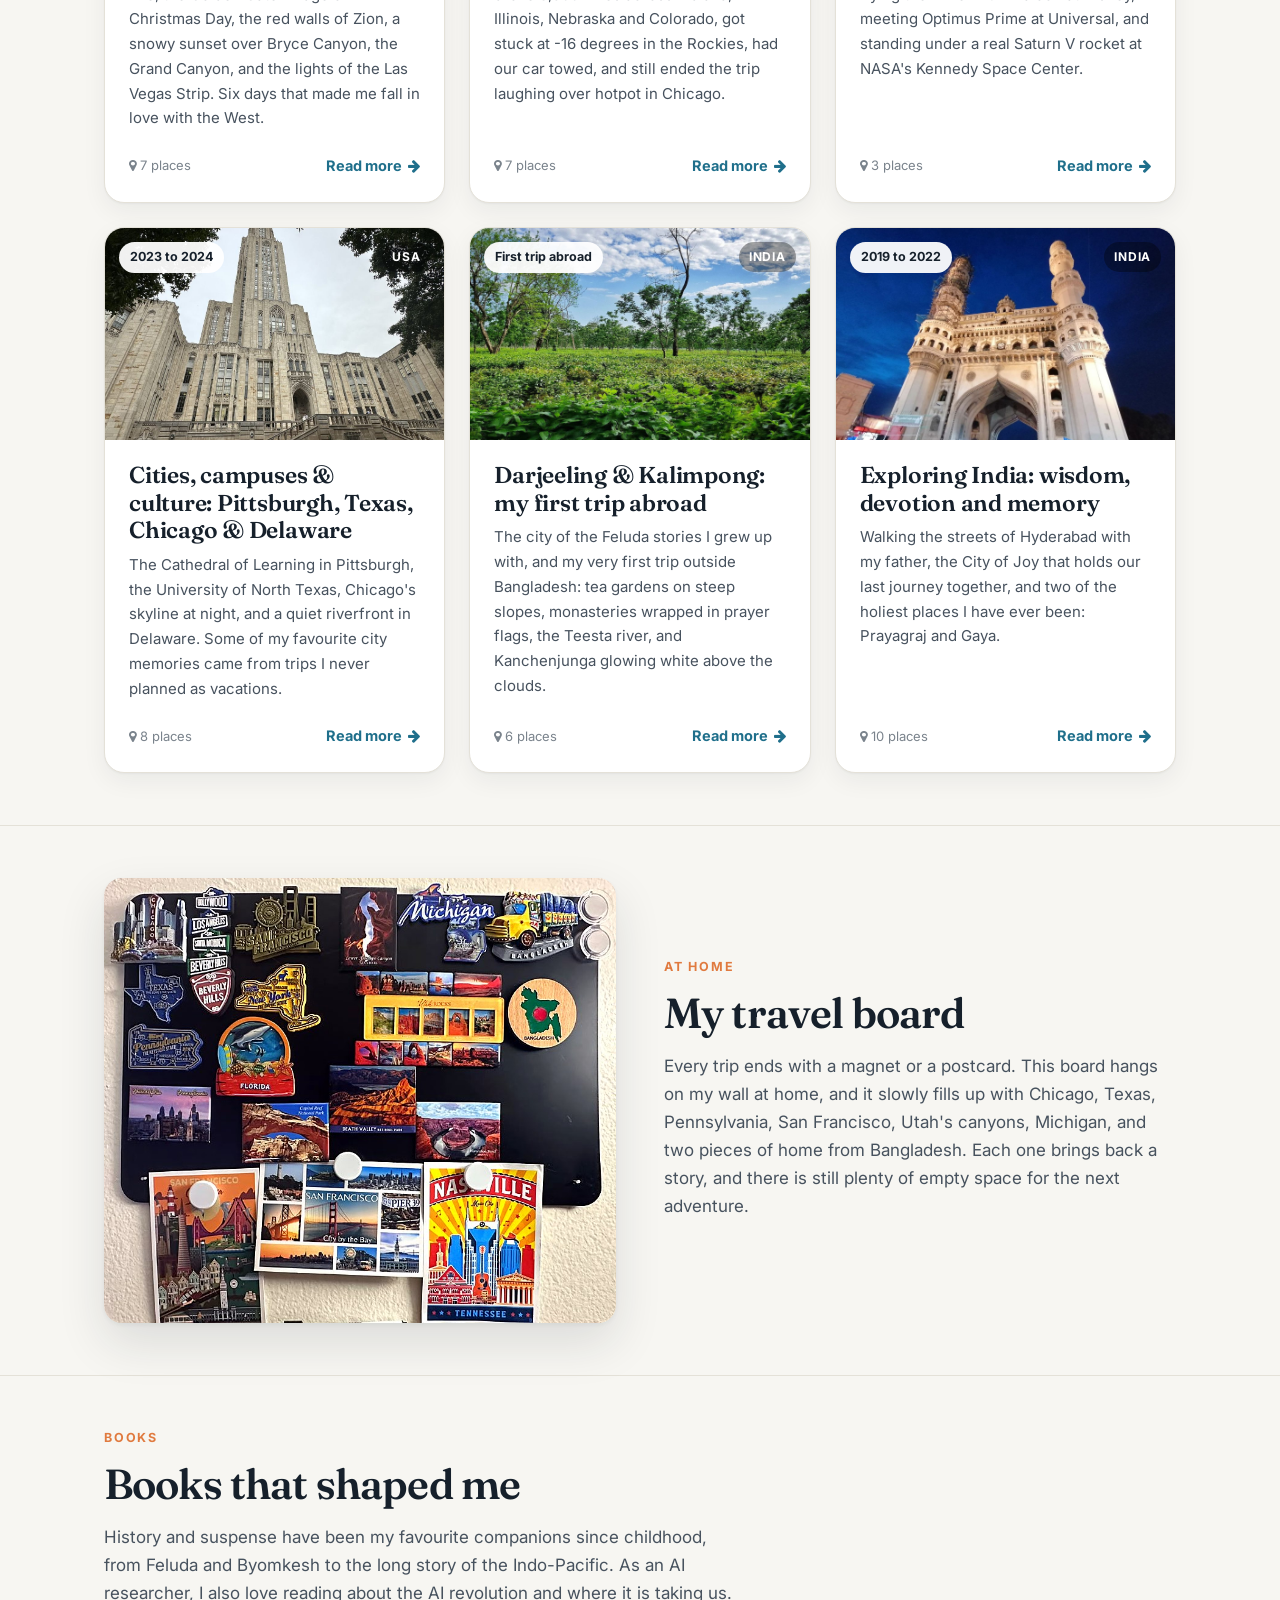
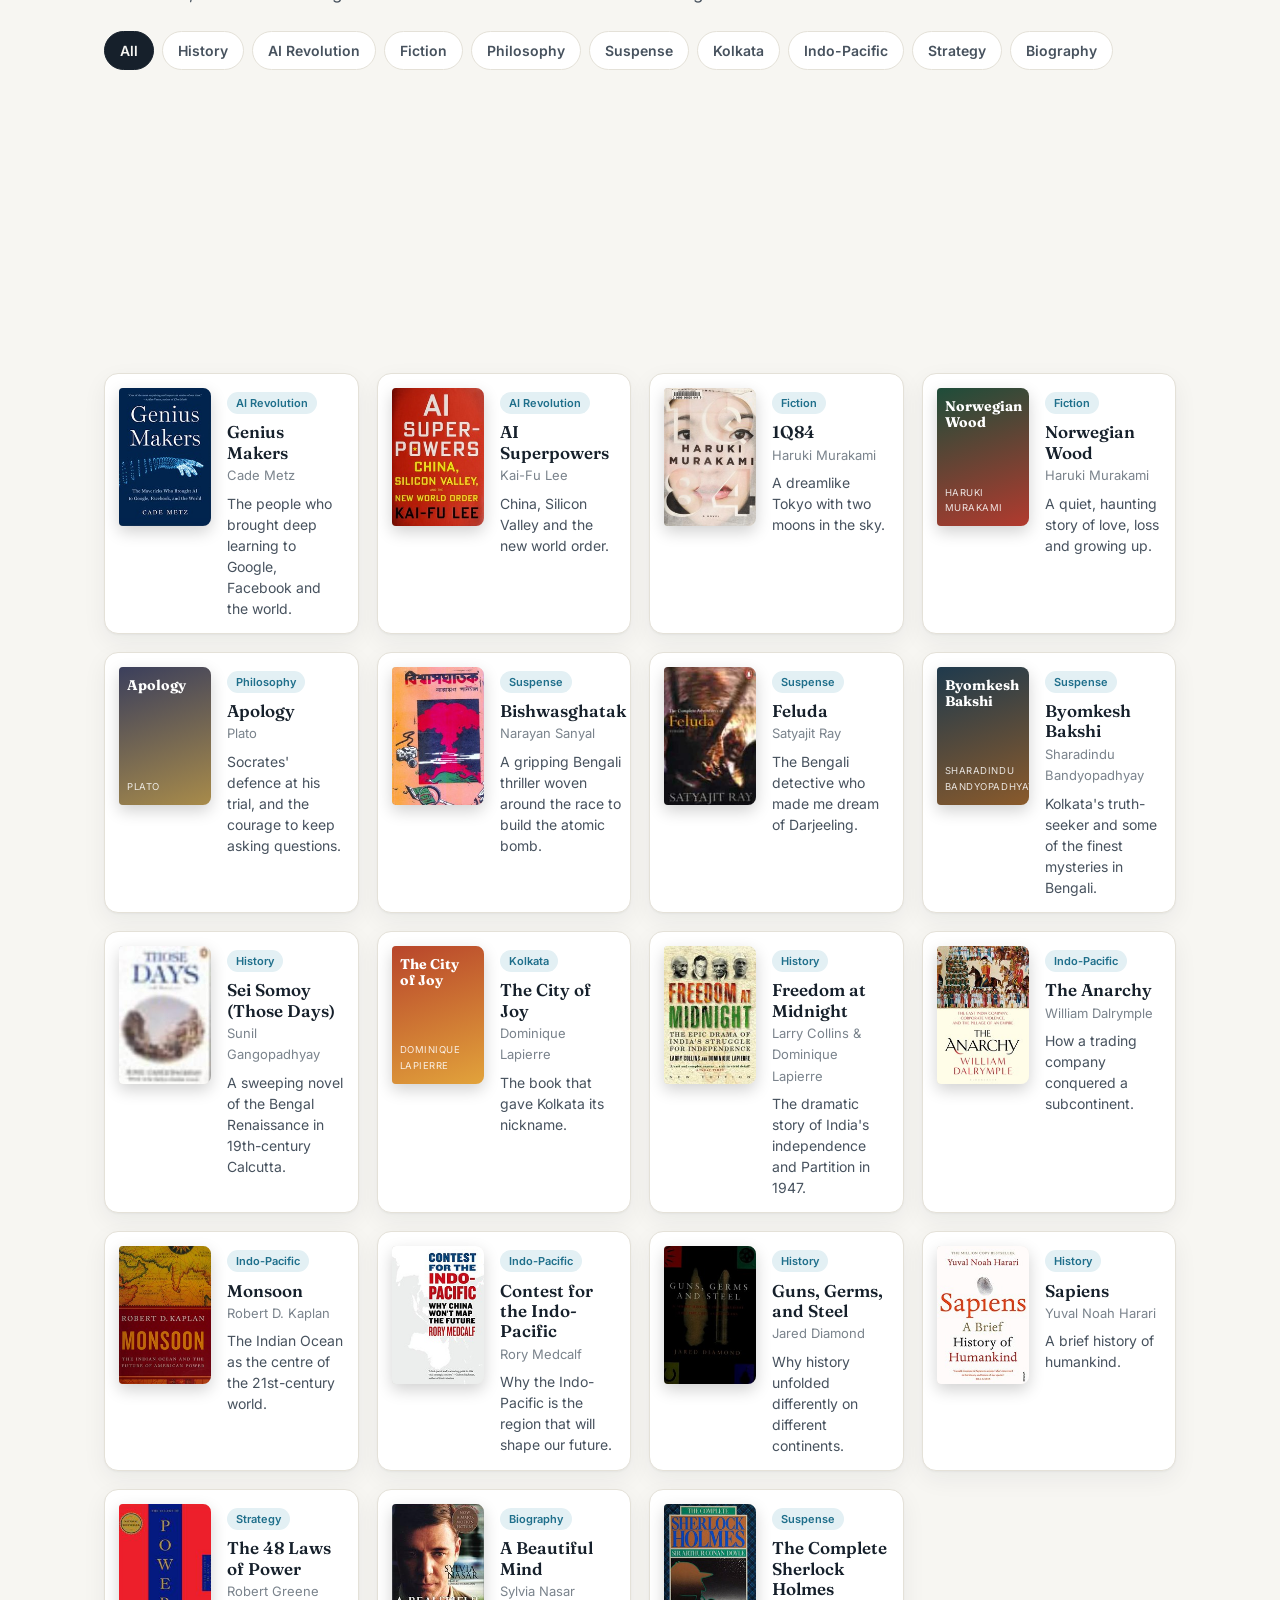
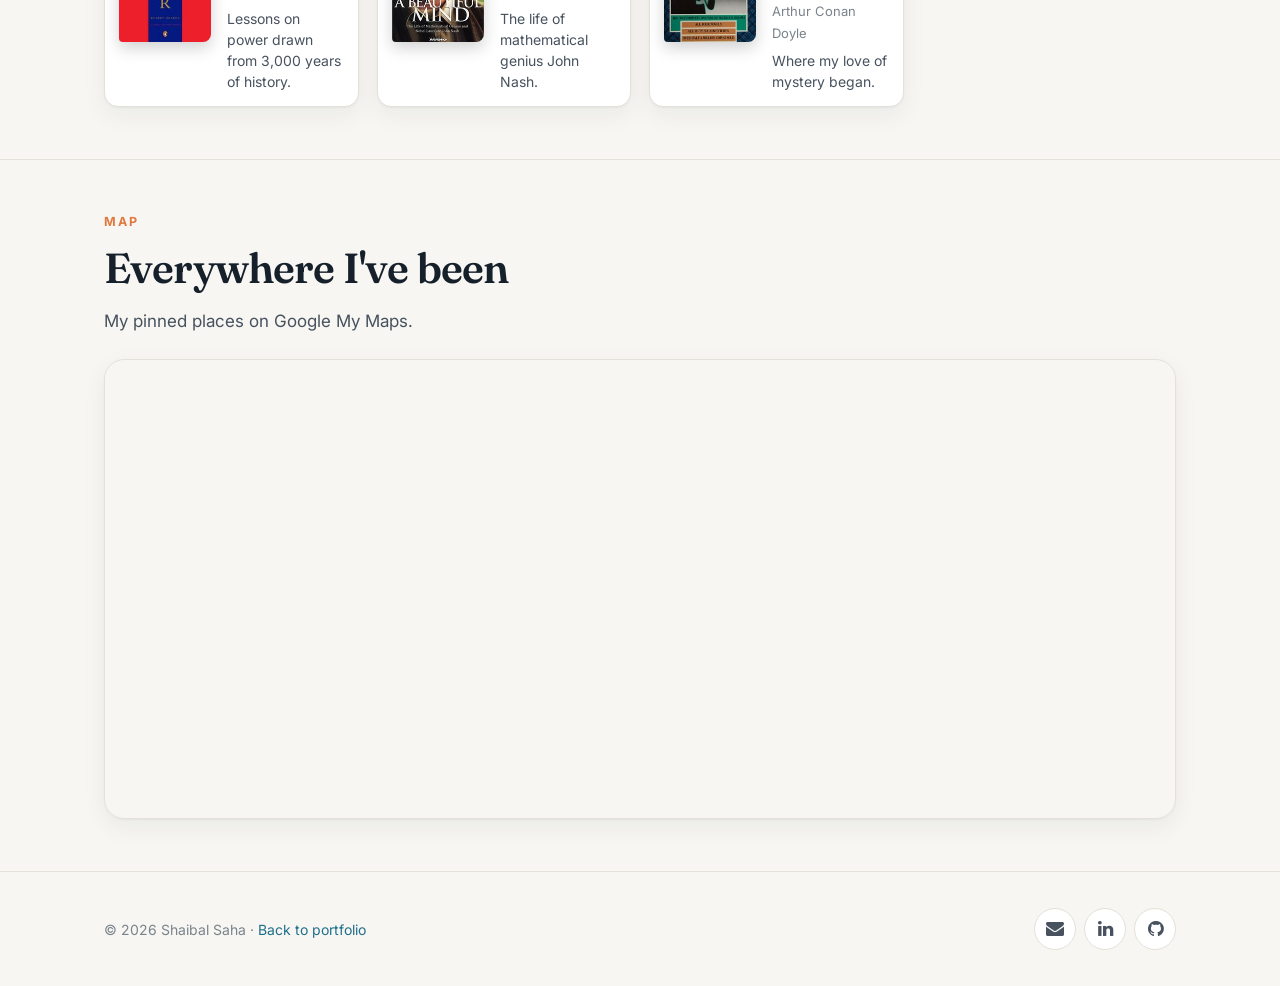
==== commit 618e8b1d: "update" ====
--- a/beyond-the-lab.html
+++ b/beyond-the-lab.html
@@ -54,11 +54,11 @@
 
   <section id="travel-board">
     <div class="wrap board-grid">
-      <figure class="board-photo reveal"><img src="images/travel/travel-board.jpg?v=2" alt="Shaibal's travel board covered in fridge magnets and postcards" loading="lazy"></figure>
+      <figure class="board-photo reveal"><img src="images/travel/travel-board.jpg?v=3" alt="Shaibal's travel board covered in fridge magnets and postcards" loading="lazy"></figure>
       <div>
         <span class="eyebrow">At home</span>
         <h2 class="section-title">My travel board</h2>
-        <p class="section-lede">Every trip ends with a magnet or a postcard. This board hangs on my wall at home, and it slowly fills up with Chicago, Texas, Pennsylvania, San Francisco, Utah's canyons, Michigan, and a little truck from Bangladesh. Each one brings back a story, and there is still plenty of empty space for the next adventure.</p>
+        <p class="section-lede">Every trip ends with a magnet or a postcard. This board hangs on my wall at home, and it slowly fills up with Chicago, Texas, Pennsylvania, San Francisco, Utah's canyons, Michigan, and two pieces of home from Bangladesh. Each one brings back a story, and there is still plenty of empty space for the next adventure.</p>
       </div>
     </div>
   </section>
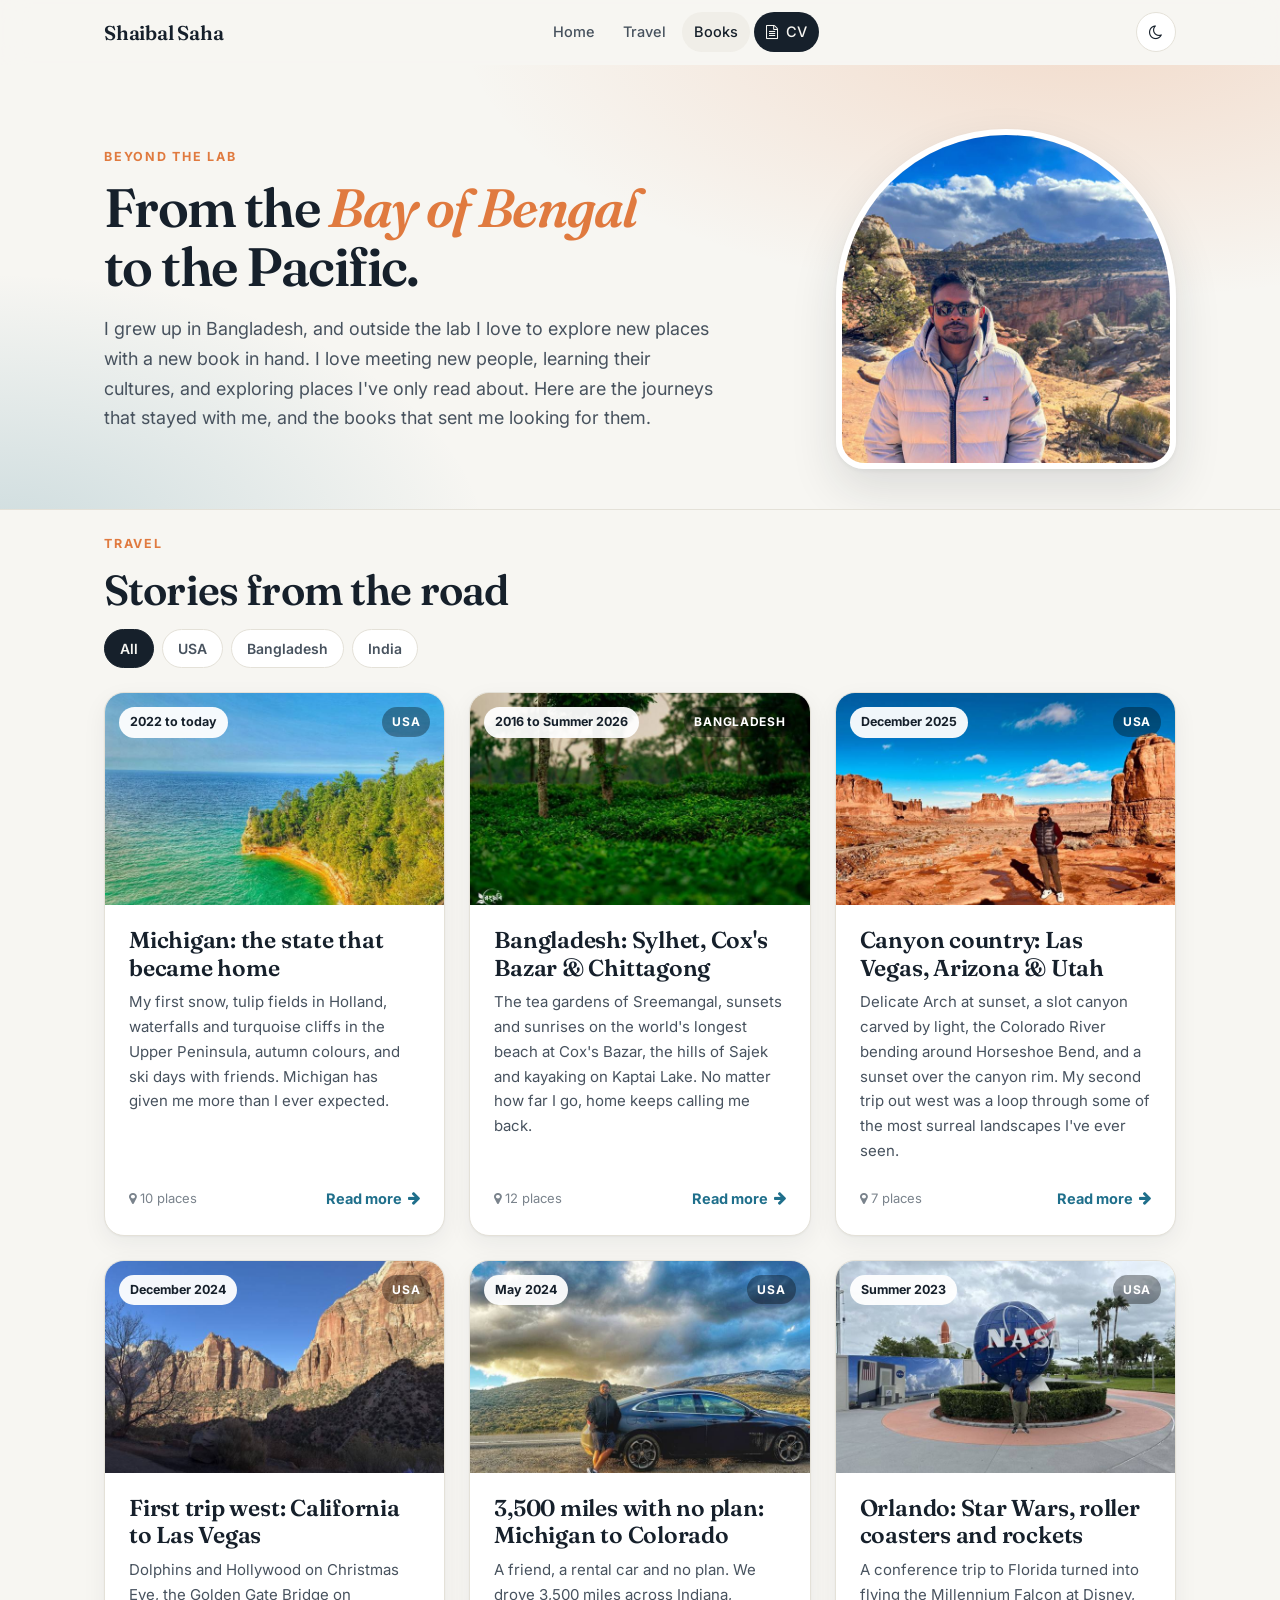
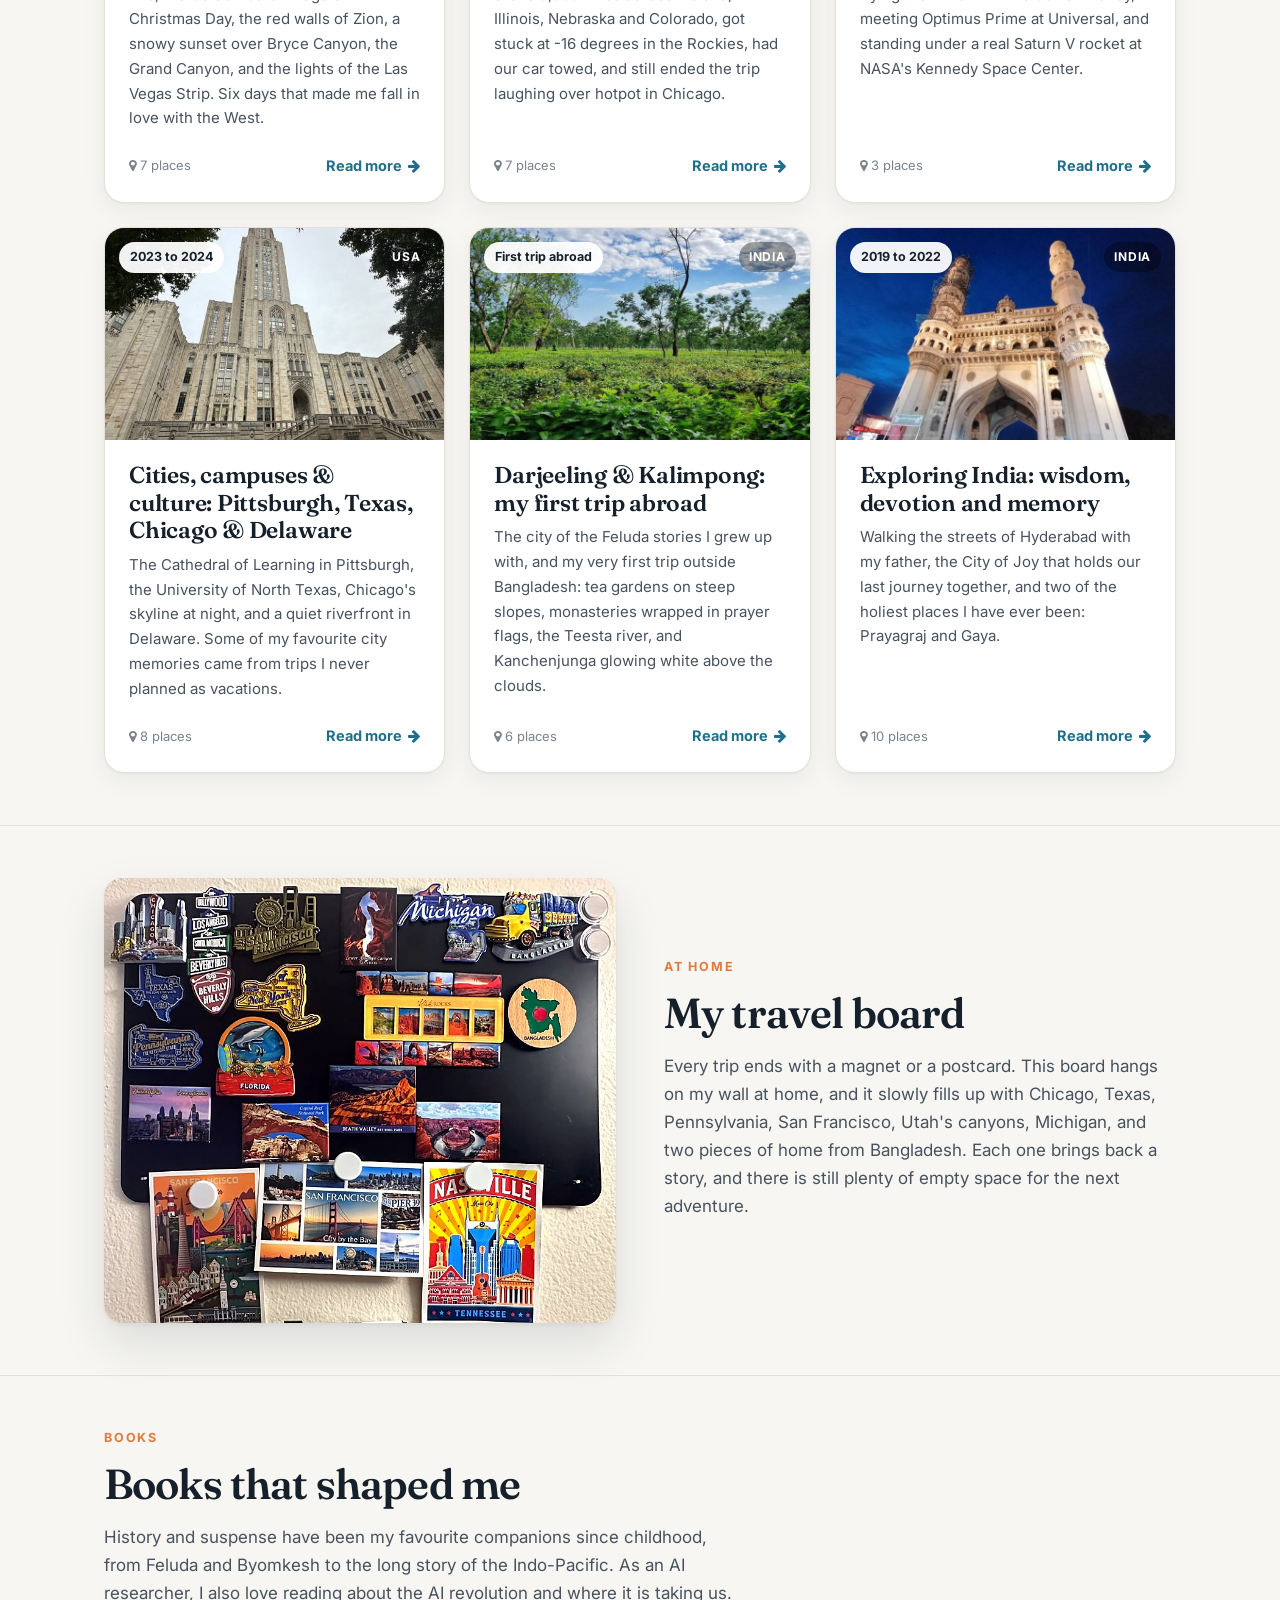
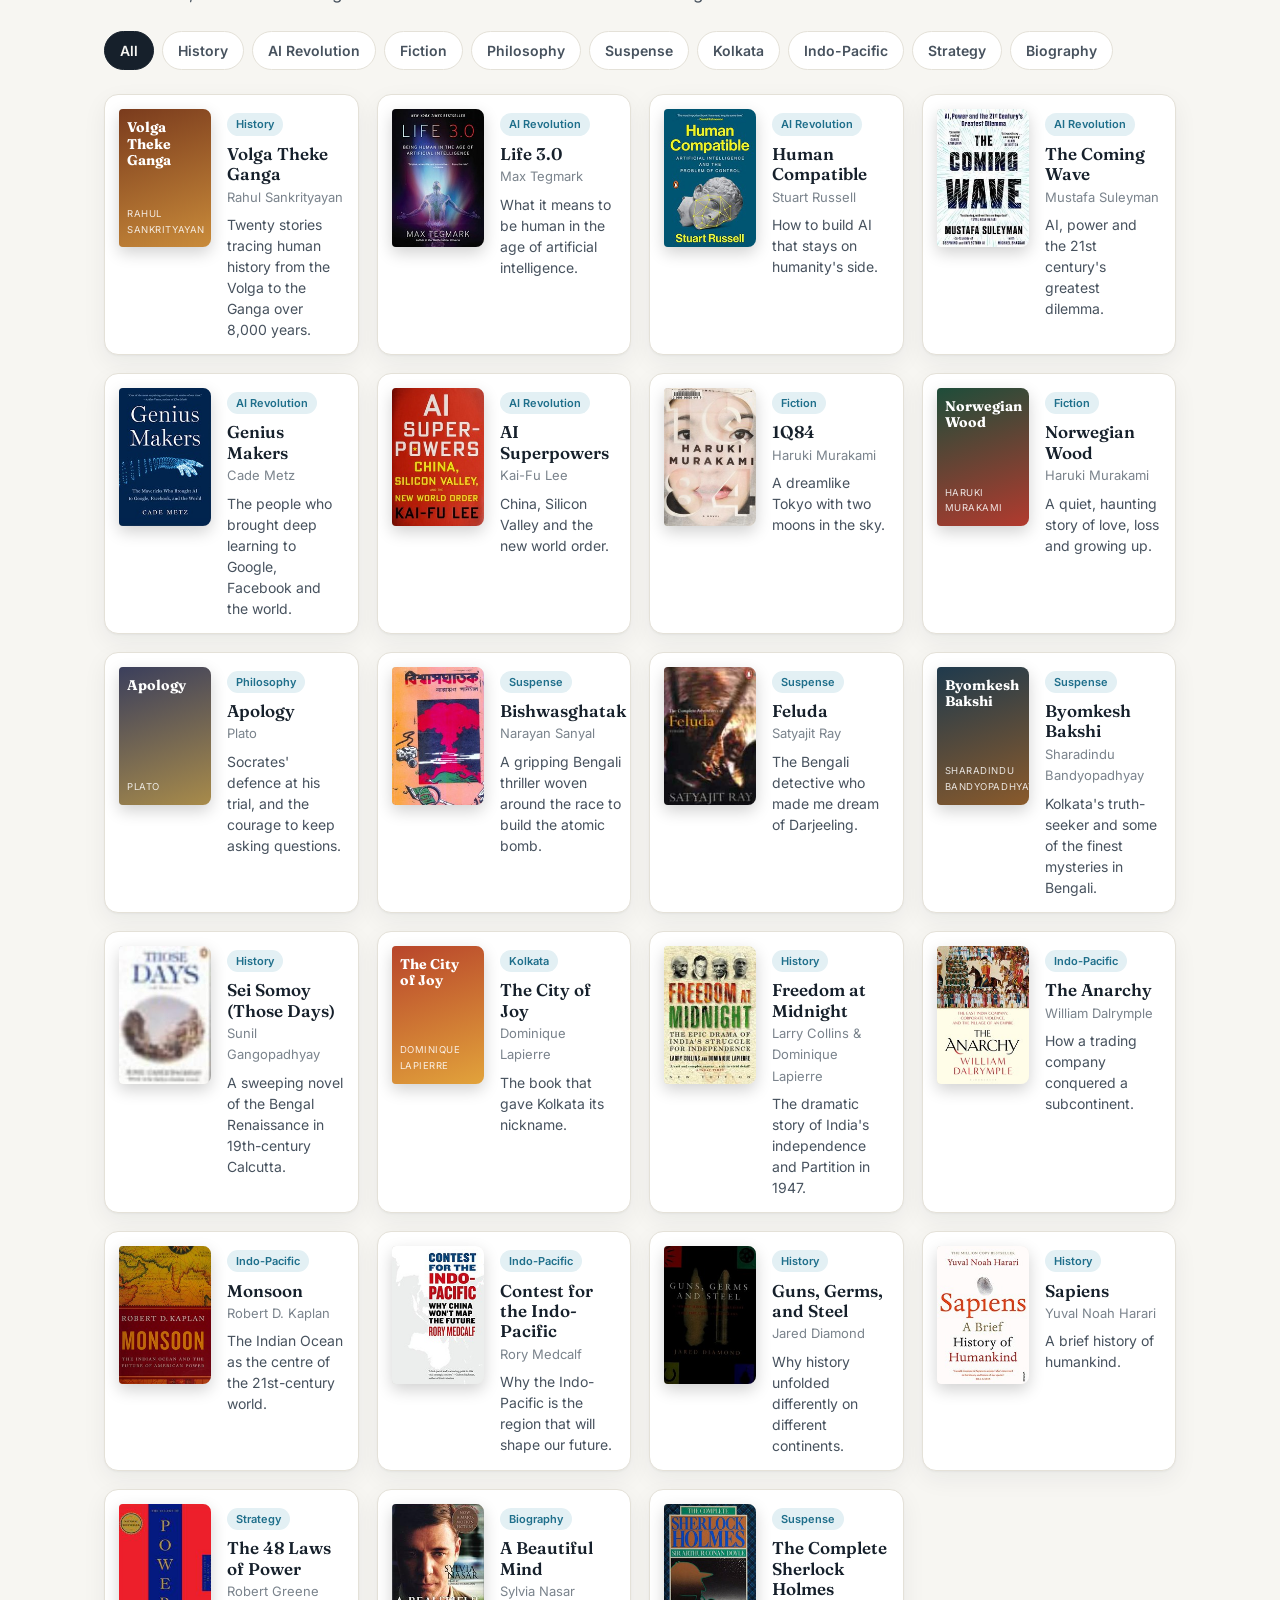
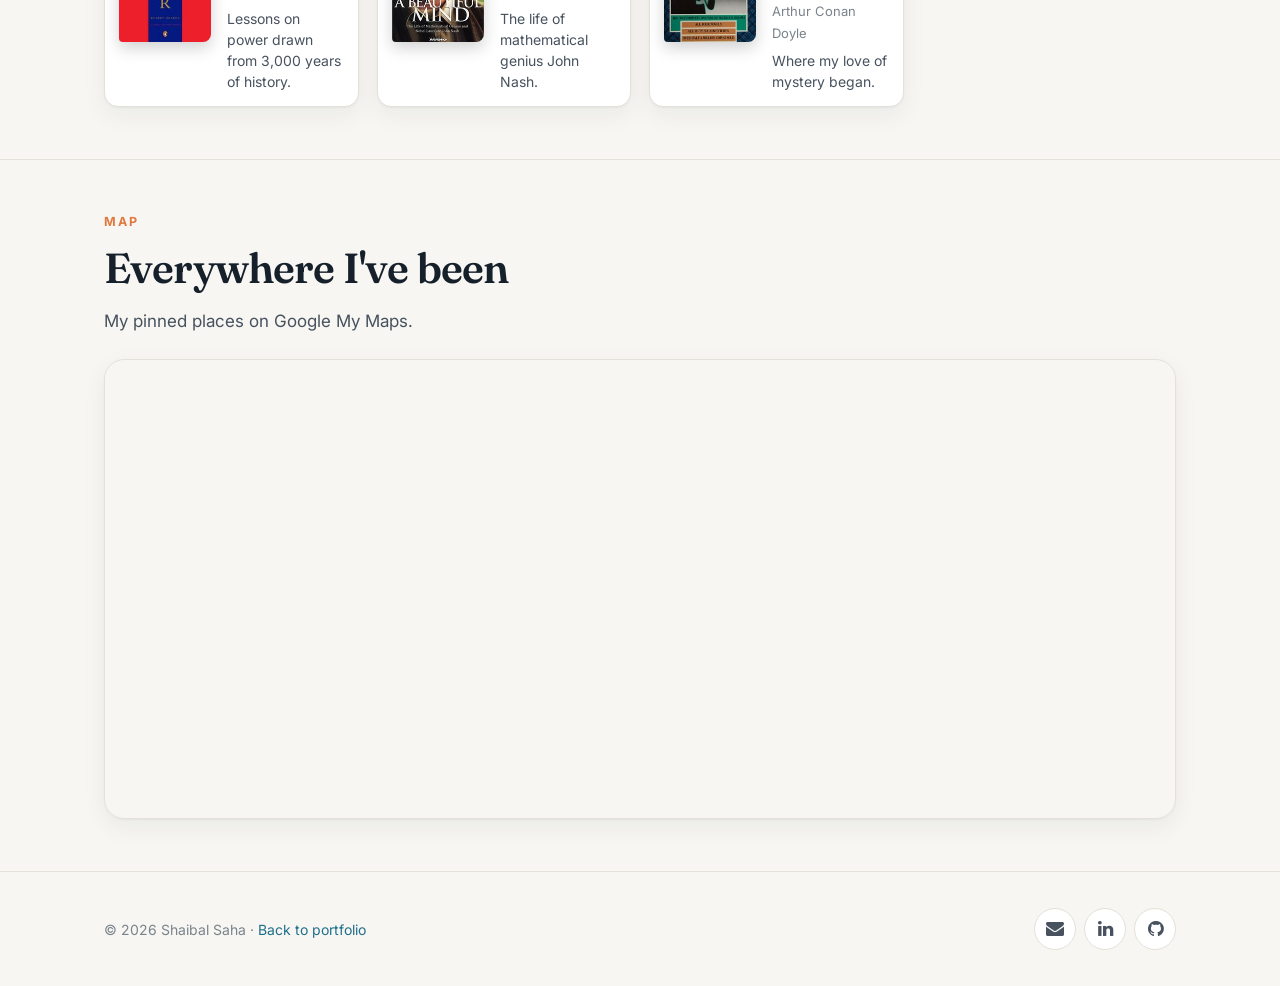
==== commit ddd2f620: "update" ====
--- a/beyond-the-lab.html
+++ b/beyond-the-lab.html
@@ -10,7 +10,7 @@
   <link rel="preconnect" href="https://fonts.gstatic.com" crossorigin>
   <link href="https://fonts.googleapis.com/css2?family=Fraunces:ital,opsz,wght@0,9..144,500;0,9..144,600;1,9..144,500&family=Inter:wght@400;500;600;700&display=swap" rel="stylesheet">
   <link rel="stylesheet" href="libs/font-awesome/css/font-awesome.min.css">
-  <link rel="stylesheet" href="css/site.css?v=20261118s">
+  <link rel="stylesheet" href="css/site.css?v=20261118t">
 </head>
 <body>
 
@@ -99,9 +99,9 @@
   </div>
 </footer>
 
-<script src="js/site.js?v=20261118s"></script>
-<script src="js/travel-data.js?v=20261118s"></script>
-<script src="js/books-data.js?v=20261118s"></script>
+<script src="js/site.js?v=20261118t"></script>
+<script src="js/travel-data.js?v=20261118t"></script>
+<script src="js/books-data.js?v=20261118t"></script>
 <script>
 (function () {
   var trips = window.TRIPS || [];
@@ -118,9 +118,12 @@
     return 'https://www.google.com/maps/search/?api=1&query=' + encodeURIComponent(name);
   }
   // Real photo if given, otherwise a coloured placeholder labelled with the place.
-  function media(trip, photo, label) {
+  // small = use the lightweight "-sm" thumbnail (falls back to full size if missing)
+  function media(trip, photo, label, small) {
     if (photo && photo.src) {
-      return '<img src="' + esc(photo.src) + '" alt="' + esc(photo.caption || label) + '" loading="lazy">';
+      var full = esc(photo.src), src = small ? full.replace(/\.jpg$/i, '-sm.jpg') : full;
+      return '<img src="' + src + '" alt="' + esc(photo.caption || label) + '" loading="lazy" decoding="async"' +
+        (small ? ' onerror="this.onerror=null;this.src=\'' + full + '\'"' : '') + '>';
     }
     return '<div class="ph" style="--g1:' + trip.colors[0] + ';--g2:' + trip.colors[1] + '"><div>' +
       '<i class="fa fa-camera"></i><b>' + esc(label) + '</b><small>Photo coming soon</small></div></div>';
@@ -149,7 +152,7 @@
   grid.innerHTML = trips.map(function (t) {
     return '<article class="trip reveal" data-region="' + esc(t.region) + '">' +
       '<a class="trip-cover" href="#' + t.id + '" aria-label="Read ' + esc(t.title) + '">' +
-        media(t, t.photos[0], t.places[0].name) +
+        media(t, t.photos[0], t.places[0].name, true) +
         '<span class="trip-when">' + esc(t.when) + '</span>' +
         '<span class="trip-region">' + esc(t.region) + '</span>' +
       '</a>' +
@@ -181,7 +184,7 @@
         var cap = g.photo && g.photo.caption ? '<figcaption>' + esc(g.photo.caption) + '</figcaption>' : '';
         return '<figure class="' + (wide ? 'wide' : '') + (g.photo ? ' zoomable' : '') + '"' +
           (g.photo ? ' data-src="' + esc(g.photo.src) + '" data-cap="' + esc(g.photo.caption || '') + '"' : '') + '>' +
-          media(t, g.photo, g.label) + cap + '</figure>';
+          media(t, g.photo, g.label, true) + cap + '</figure>';
       }).join('') + '</div>';
     }
     var hasInline = t.story.some(function (s) { return s && s.photos; });
@@ -200,7 +203,7 @@
 
     story.innerHTML =
       '<header class="story-hero">' +
-        media(t, t.photos[0], 'Cover photo').replace(' loading="lazy"', '') +
+        media(t, t.photos[0], 'Cover photo').replace(' loading="lazy"', ' fetchpriority="high"') +
         '<div class="story-back"><div class="wrap"><a href="#trips"><i class="fa fa-arrow-left"></i> All trips</a></div></div>' +
         '<div class="wrap"><span class="when">' + esc(t.when) + ' · ' + esc(t.region) + '</span><h1>' + esc(t.title) + '</h1></div>' +
       '</header>' +
